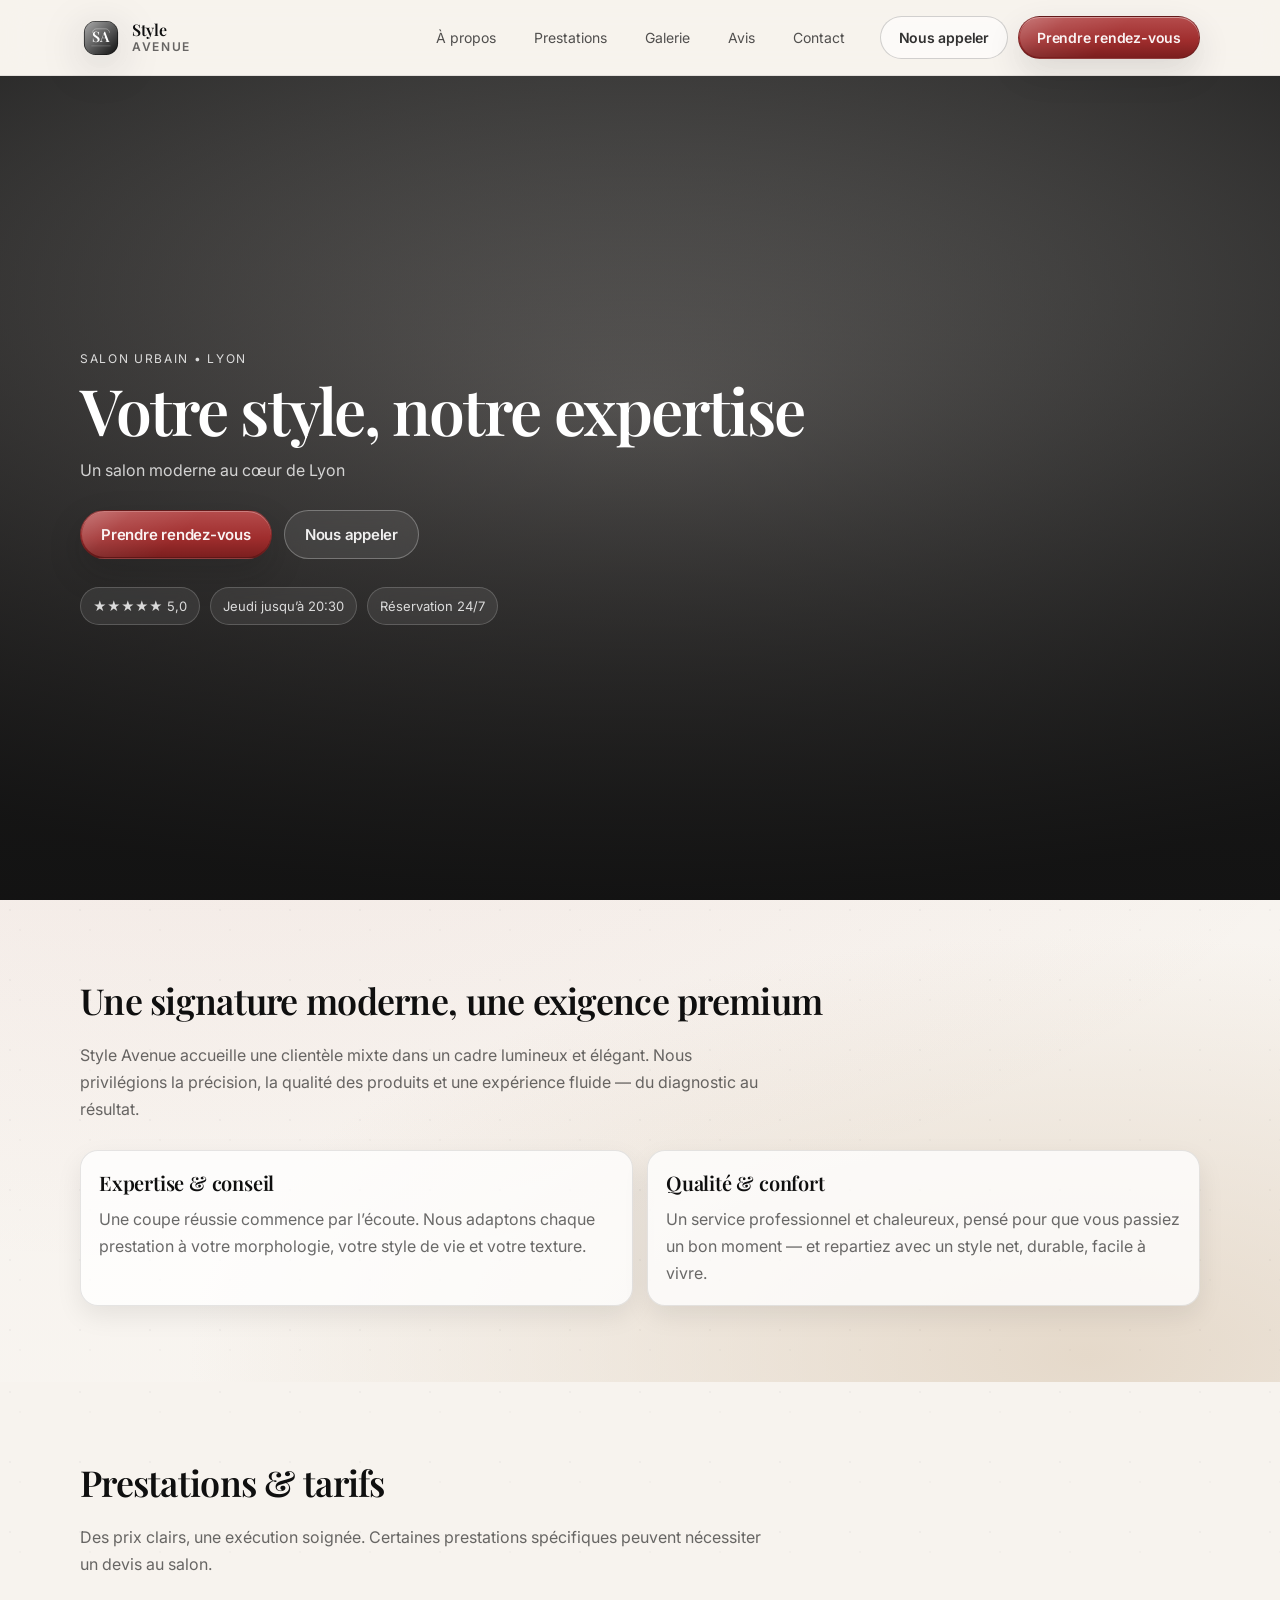
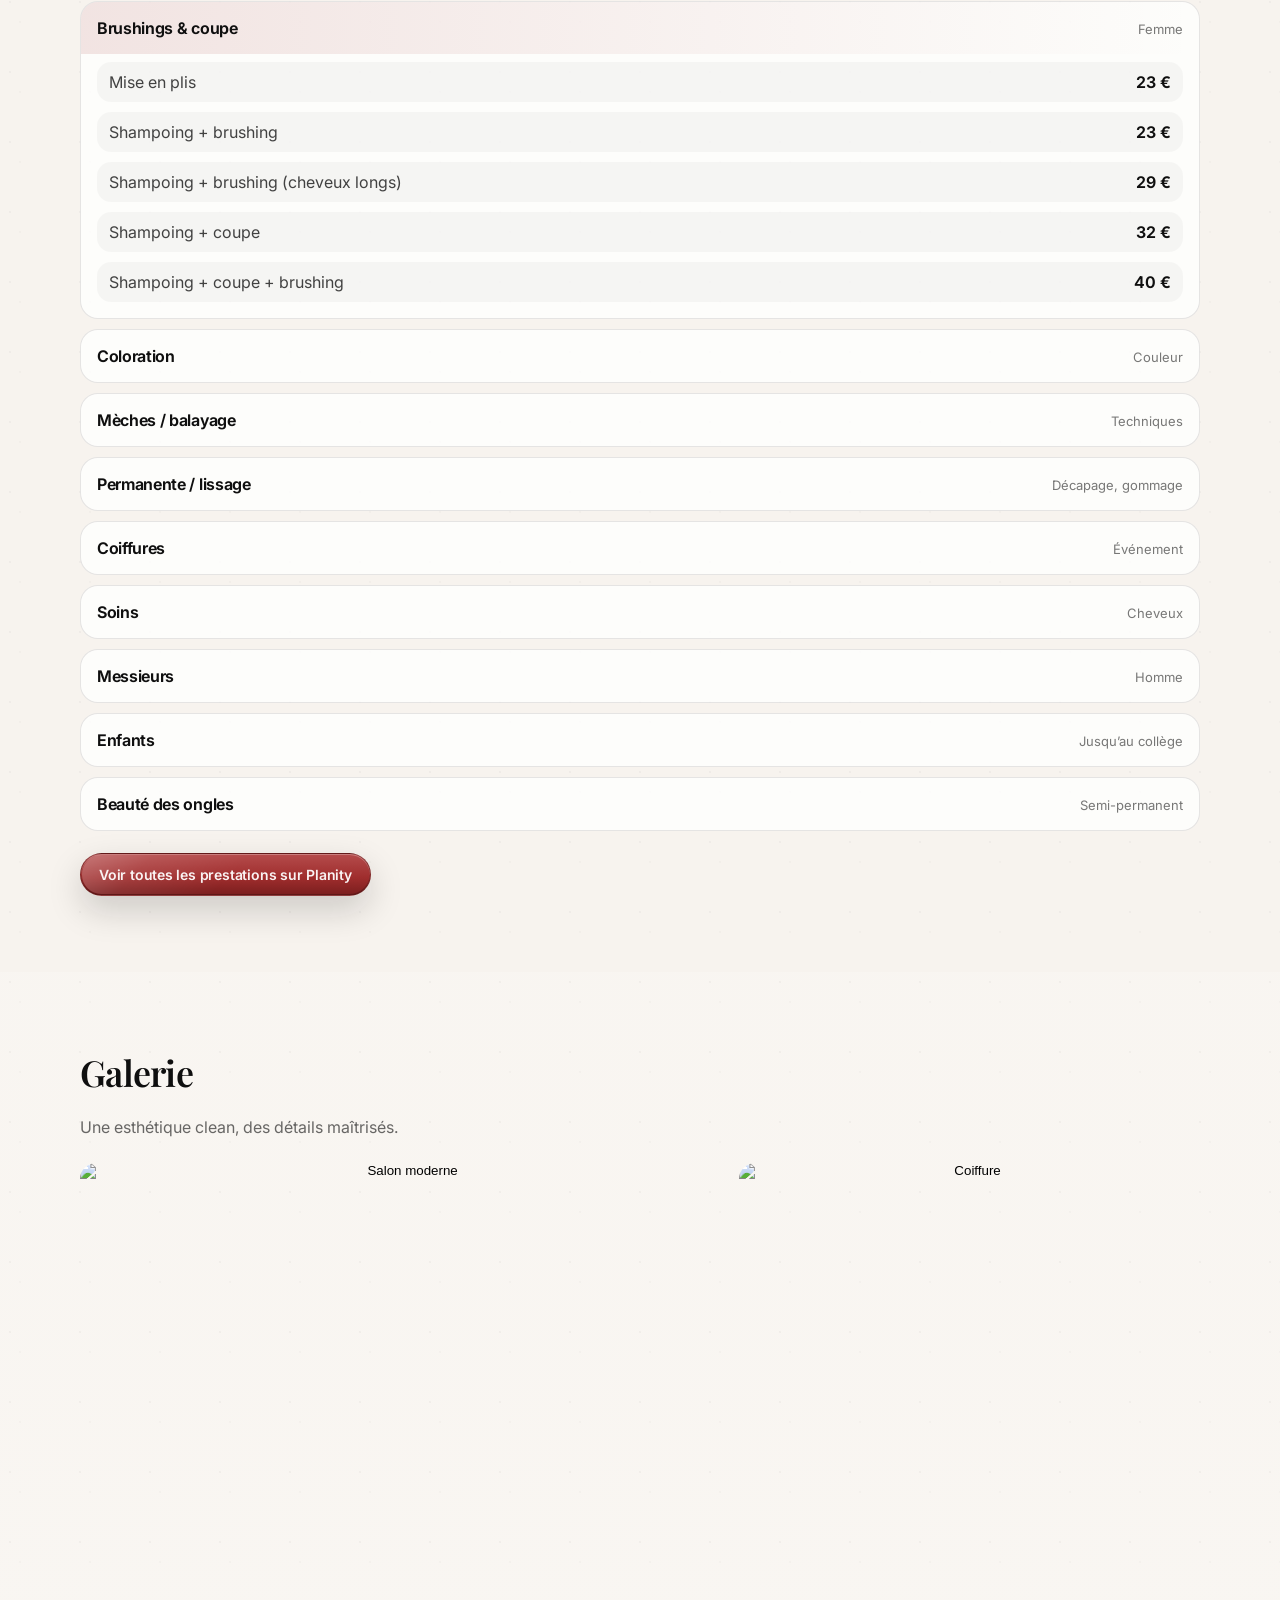
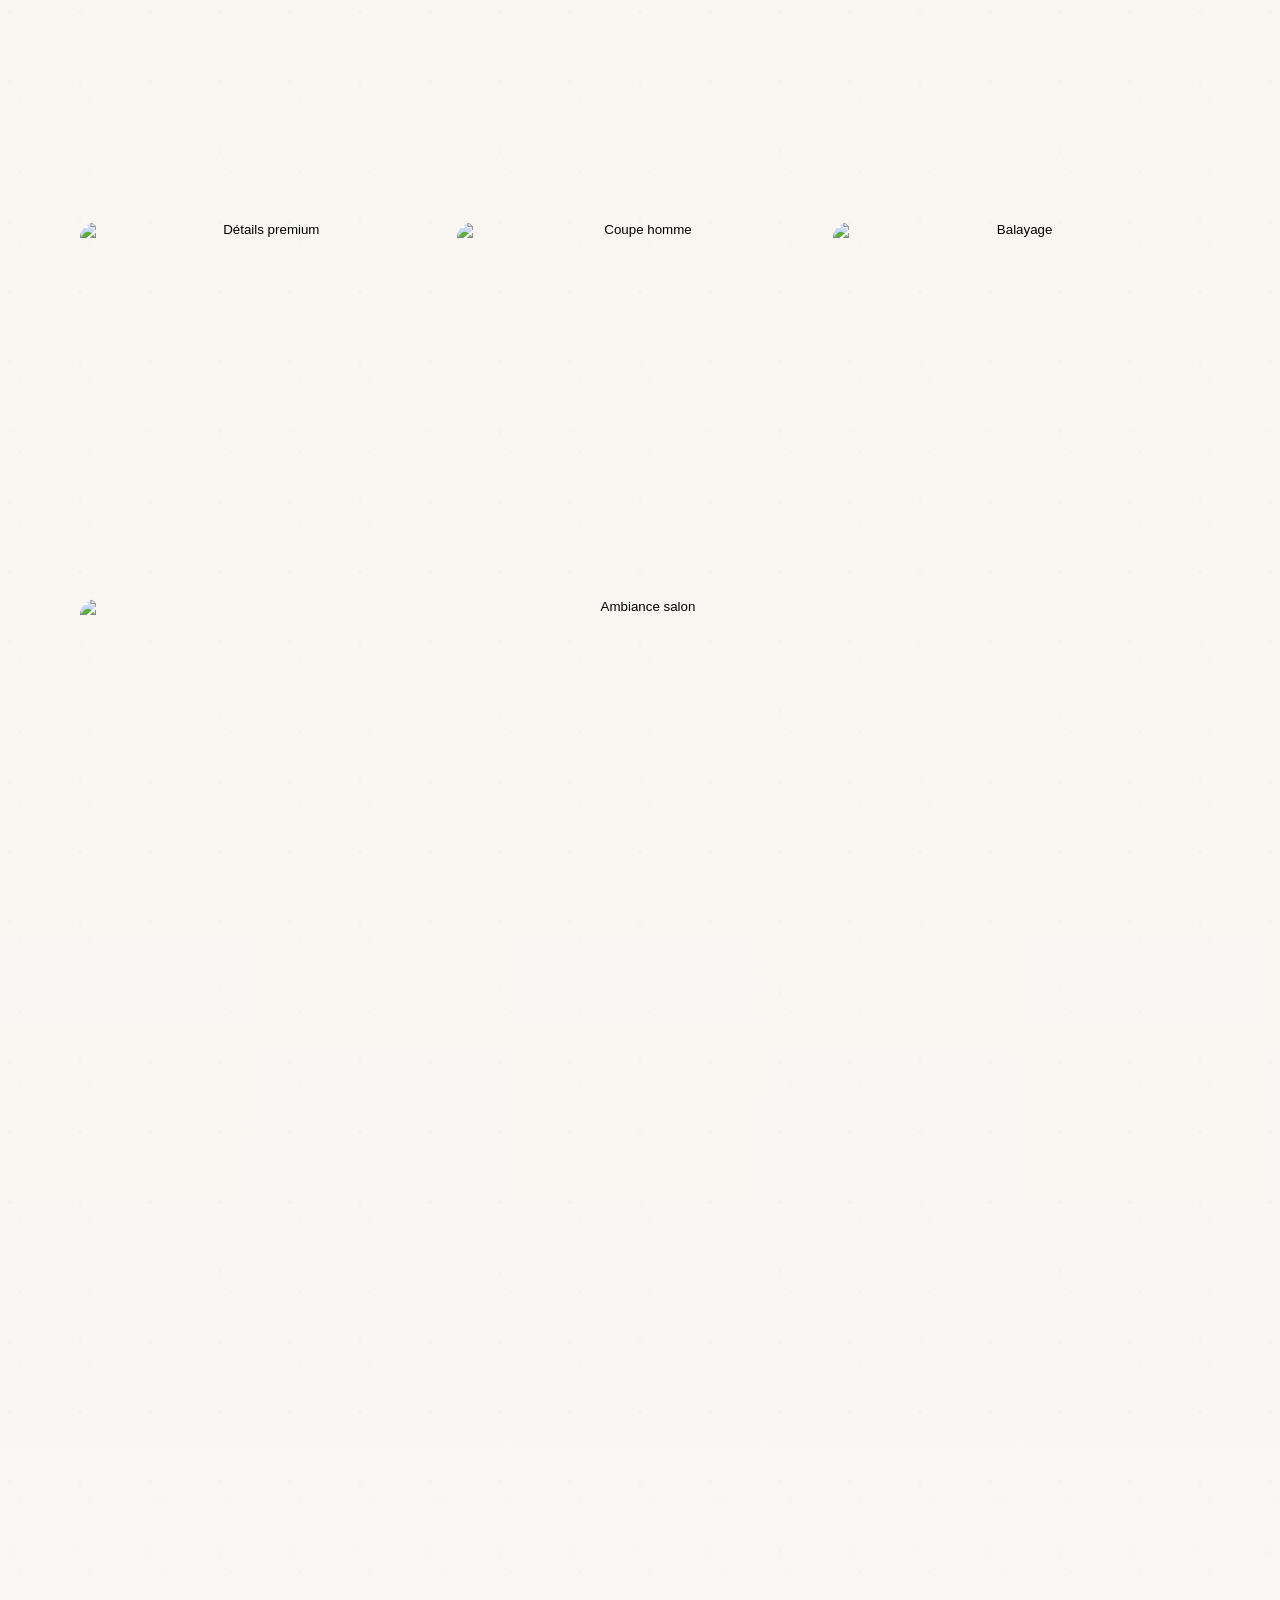
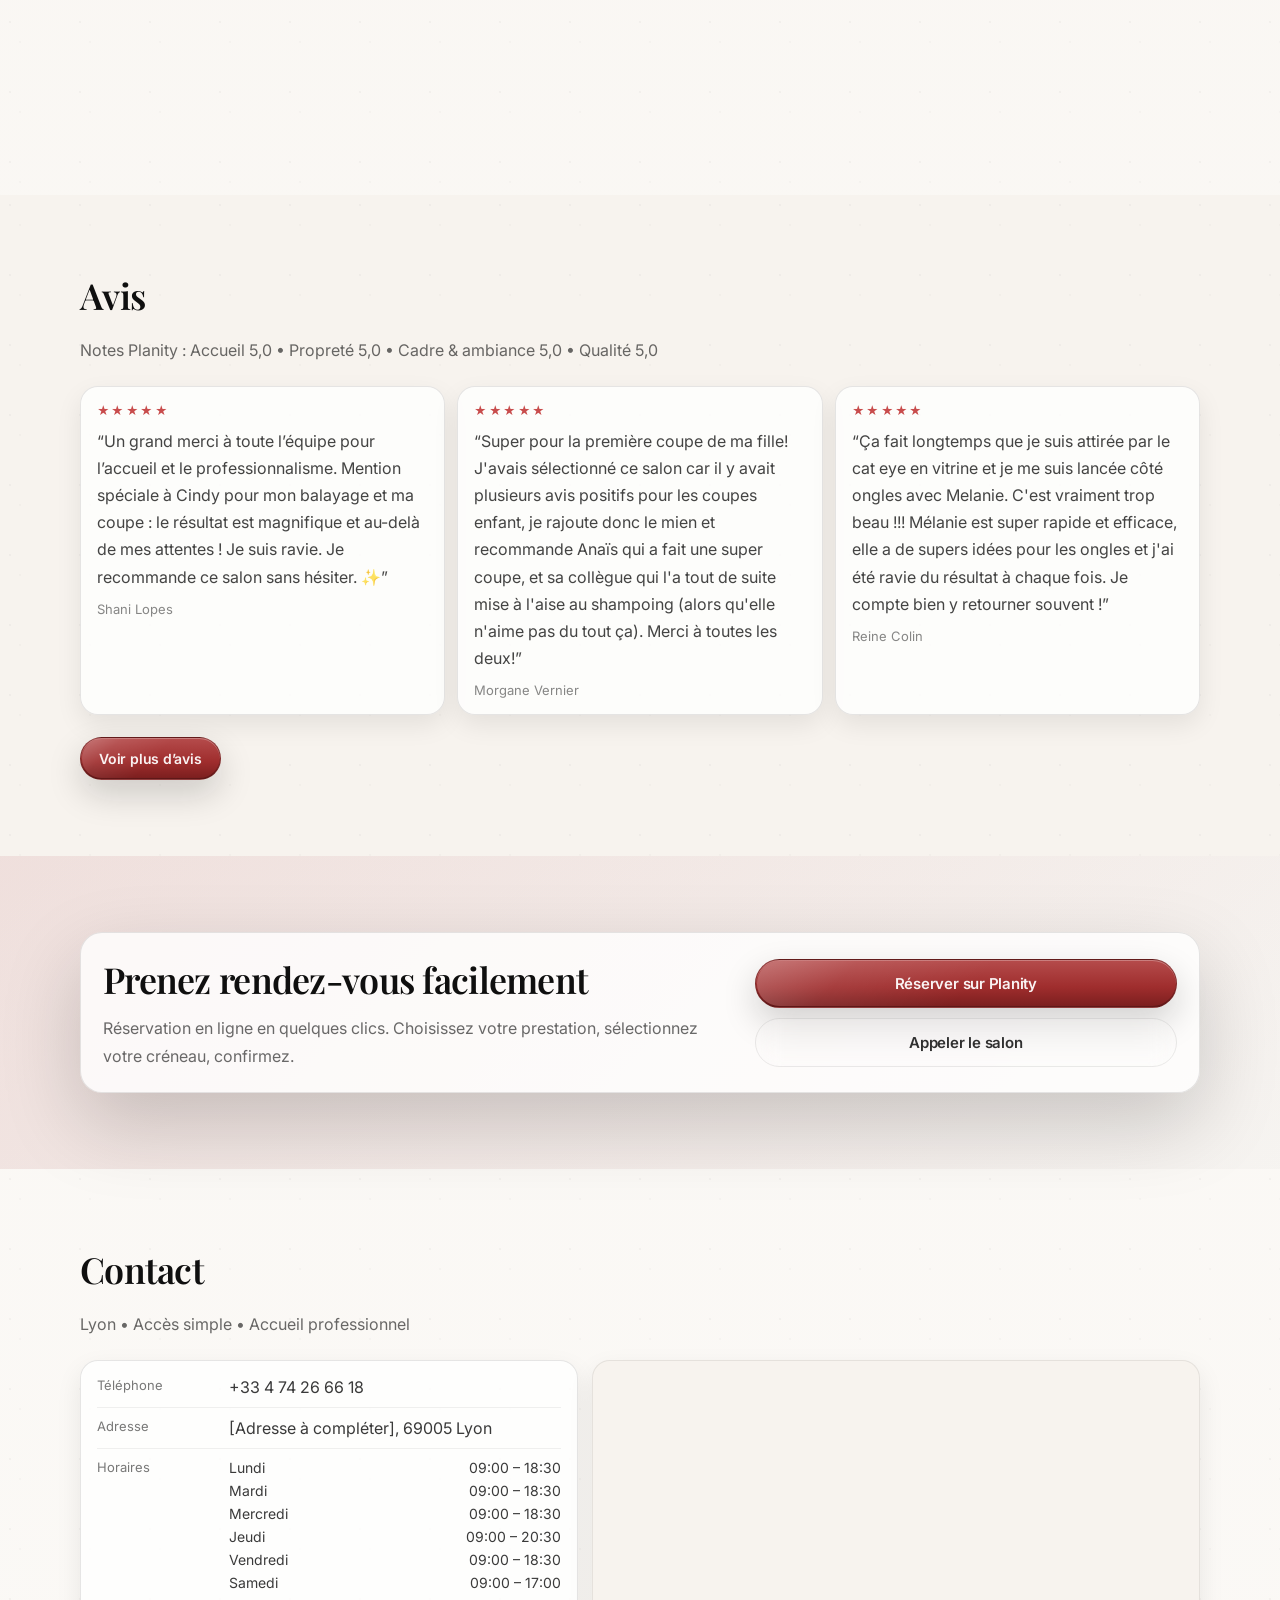
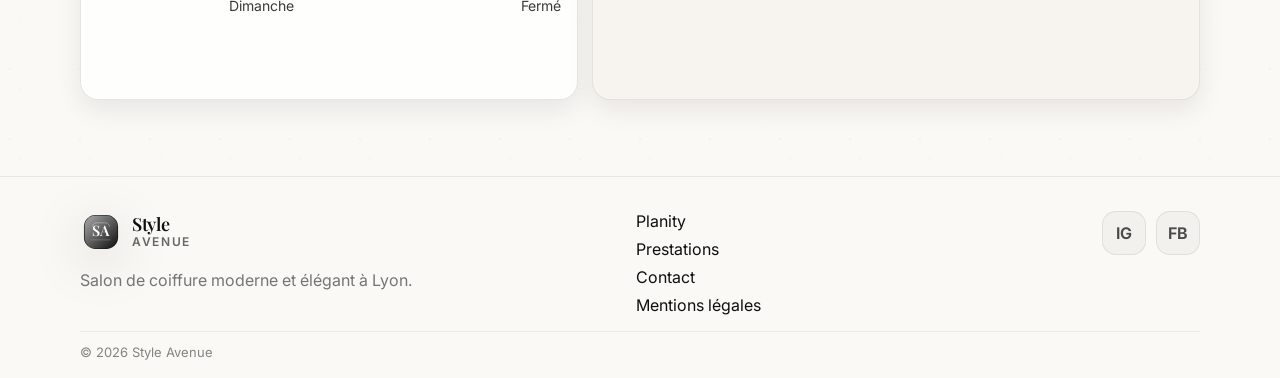
==== index.html @ 85d82aa0 "Style Avenue: premium static site" ====
<!doctype html>
<html lang="fr">
  <head>
    <meta charset="UTF-8" />
    <meta name="viewport" content="width=device-width, initial-scale=1.0" />
    <title>Style Avenue — Salon de coiffure à Lyon</title>
    <meta
      name="description"
      content="Style Avenue, salon de coiffure urbain et élégant au cœur de Lyon. Coupe, coiffage, coloration, balayage. Réservation en ligne via Planity."
    />
    <link rel="preconnect" href="https://fonts.googleapis.com" />
    <link rel="preconnect" href="https://fonts.gstatic.com" crossorigin />
    <link
      href="https://fonts.googleapis.com/css2?family=Inter:wght@300;400;500;600;700&family=Playfair+Display:wght@500;600;700&display=swap"
      rel="stylesheet"
    />
    <link rel="stylesheet" href="./salon.css" />
  </head>
  <body>
    <header class="site-header" id="top">
      <div class="container header__inner">
        <a class="brand" href="#top" aria-label="Style Avenue">
          <span class="brand__mark" aria-hidden="true">
            <svg viewBox="0 0 64 64" xmlns="http://www.w3.org/2000/svg" role="img" aria-hidden="true" focusable="false">
              <defs>
                <linearGradient id="sa-g" x1="0" y1="0" x2="1" y2="1">
                  <stop offset="0" stop-color="#ffffff" stop-opacity="0.65" />
                  <stop offset="1" stop-color="#ffffff" stop-opacity="0" />
                </linearGradient>
              </defs>
              <rect x="6" y="6" width="52" height="52" rx="18" fill="#0f0f0f" />
              <rect x="7" y="7" width="50" height="50" rx="17" fill="url(#sa-g)" />
              <path d="M19 24c0-3.3 2.7-6 6-6h14c3.3 0 6 2.7 6 6" fill="none" stroke="#ffffff" stroke-opacity="0.32" stroke-width="1.5" />
              <text x="32" y="38" text-anchor="middle" fill="#ffffff" font-family="Playfair Display, serif" font-size="22" font-weight="600" letter-spacing="0.04em">SA</text>
              <path d="M18 44h28" stroke="#ffffff" stroke-opacity="0.2" stroke-width="1.5" stroke-linecap="round" />
            </svg>
          </span>
          <span class="brand__name">
            <span class="brand__name-top">Style</span>
            <span class="brand__name-bottom">Avenue</span>
          </span>
        </a>

        <nav class="nav" aria-label="Navigation principale">
          <a class="nav__link" href="#about">À propos</a>
          <a class="nav__link" href="#services">Prestations</a>
          <a class="nav__link" href="#gallery">Galerie</a>
          <a class="nav__link" href="#reviews">Avis</a>
          <a class="nav__link" href="#contact">Contact</a>
        </nav>

        <div class="header__actions">
          <a class="btn btn--ghost" href="tel:+33474266618">Nous appeler</a>
          <a
            class="btn btn--primary"
            href="https://www.planity.com/style-avenue-69005-lyon"
            target="_blank"
            rel="noreferrer"
            >Prendre rendez-vous</a>
        </div>

        <button class="burger" id="burger" aria-label="Ouvrir le menu" aria-expanded="false">
          <span class="burger__line"></span>
          <span class="burger__line"></span>
        </button>
      </div>

      <div class="mobile-nav" id="mobileNav" hidden>
        <div class="container mobile-nav__inner">
          <a class="mobile-nav__link" href="#about">À propos</a>
          <a class="mobile-nav__link" href="#services">Prestations</a>
          <a class="mobile-nav__link" href="#gallery">Galerie</a>
          <a class="mobile-nav__link" href="#reviews">Avis</a>
          <a class="mobile-nav__link" href="#contact">Contact</a>
          <div class="mobile-nav__cta">
            <a class="btn btn--ghost" href="tel:+33474266618">Nous appeler</a>
            <a
              class="btn btn--primary"
              href="https://www.planity.com/style-avenue-69005-lyon"
              target="_blank"
              rel="noreferrer"
              >Prendre rendez-vous</a>
          </div>
        </div>
      </div>
    </header>

    <main>
      <section class="hero" aria-label="Style Avenue" id="home">
        <div class="hero__media" aria-hidden="true"></div>
        <div class="hero__scrim" aria-hidden="true"></div>

        <div class="container hero__content" data-reveal>
          <p class="eyebrow">Salon urbain • Lyon</p>
          <h1 class="hero__title">Votre style, notre expertise</h1>
          <p class="hero__subtitle">Un salon moderne au cœur de Lyon</p>

          <div class="hero__cta">
            <a
              class="btn btn--primary btn--lg"
              href="https://www.planity.com/style-avenue-69005-lyon"
              target="_blank"
              rel="noreferrer"
              >Prendre rendez-vous</a>
            <a class="btn btn--ghost btn--lg" href="tel:+33474266618">Nous appeler</a>
          </div>

          <div class="hero__meta">
            <div class="meta-pill">★★★★★ 5,0</div>
            <div class="meta-pill">Jeudi jusqu’à 20:30</div>
            <div class="meta-pill">Réservation 24/7</div>
          </div>
        </div>
      </section>

      <section class="section" id="about" aria-label="À propos">
        <div class="container">
          <div class="section__head" data-reveal>
            <h2 class="h2">Une signature moderne, une exigence premium</h2>
            <p class="lead">
              Style Avenue accueille une clientèle mixte dans un cadre lumineux et élégant.
              Nous privilégions la précision, la qualité des produits et une expérience
              fluide — du diagnostic au résultat.
            </p>
          </div>

          <div class="about" data-reveal>
            <div class="about__card">
              <h3 class="h3">Expertise & conseil</h3>
              <p>
                Une coupe réussie commence par l’écoute. Nous adaptons chaque prestation à
                votre morphologie, votre style de vie et votre texture.
              </p>
            </div>
            <div class="about__card">
              <h3 class="h3">Qualité & confort</h3>
              <p>
                Un service professionnel et chaleureux, pensé pour que vous passiez un bon
                moment — et repartiez avec un style net, durable, facile à vivre.
              </p>
            </div>
          </div>
        </div>
      </section>

      <section class="section section--alt" id="services" aria-label="Prestations">
        <div class="container">
          <div class="section__head" data-reveal>
            <h2 class="h2">Prestations & tarifs</h2>
            <p class="lead">
              Des prix clairs, une exécution soignée. Certaines prestations spécifiques
              peuvent nécessiter un devis au salon.
            </p>
          </div>

          <div class="accordion" data-accordion data-reveal>
            <details class="acc" open>
              <summary class="acc__summary">
                <span class="acc__title">Brushings & coupe</span>
                <span class="acc__hint">Femme</span>
              </summary>
              <div class="acc__content">
                <div class="price-list">
                  <div class="price-item"><span>Mise en plis</span><span>23 €</span></div>
                  <div class="price-item"><span>Shampoing + brushing</span><span>23 €</span></div>
                  <div class="price-item"><span>Shampoing + brushing (cheveux longs)</span><span>29 €</span></div>
                  <div class="price-item"><span>Shampoing + coupe</span><span>32 €</span></div>
                  <div class="price-item"><span>Shampoing + coupe + brushing</span><span>40 €</span></div>
                </div>
              </div>
            </details>

            <details class="acc">
              <summary class="acc__summary">
                <span class="acc__title">Coloration</span>
                <span class="acc__hint">Couleur</span>
              </summary>
              <div class="acc__content">
                <div class="price-list">
                  <div class="price-item"><span>Coloration + shampoing brushing</span><span>59 €</span></div>
                  <div class="price-item"><span>Coloration + shampoing brushing (cheveux longs)</span><span>65 €</span></div>
                  <div class="price-item"><span>Coloration + shampoing coupe brushing</span><span>76 €</span></div>
                  <div class="price-item"><span>Coloration + shampoing coupe brushing (cheveux longs)</span><span>79 €</span></div>
                  <div class="price-item"><span>Coloration seule</span><span>36 € – 46 €</span></div>
                </div>
              </div>
            </details>

            <details class="acc">
              <summary class="acc__summary">
                <span class="acc__title">Mèches / balayage</span>
                <span class="acc__hint">Techniques</span>
              </summary>
              <div class="acc__content">
                <div class="price-list">
                  <div class="price-item"><span>Mèches + shampoing brushing</span><span>91 €</span></div>
                  <div class="price-item"><span>Mèches + shampoing brushing (cheveux longs)</span><span>107 €</span></div>
                  <div class="price-item"><span>Mèches + shampoing coupe brushing</span><span>108 €</span></div>
                  <div class="price-item"><span>Mèches + shampoing coupe brushing (cheveux longs)</span><span>123 €</span></div>
                  <div class="price-item"><span>Décoloration seule</span><span>Sur devis</span></div>
                </div>
              </div>
            </details>

            <details class="acc">
              <summary class="acc__summary">
                <span class="acc__title">Permanente / lissage</span>
                <span class="acc__hint">Décapage, gommage</span>
              </summary>
              <div class="acc__content">
                <div class="price-list">
                  <div class="price-item"><span>Permanente shampoing + coiffage</span><span>75 €</span></div>
                  <div class="price-item"><span>Shampoing + permanente demi-tête</span><span>55 €</span></div>
                  <div class="price-item"><span>Shampoing + lissage</span><span>75 €</span></div>
                </div>
              </div>
            </details>

            <details class="acc">
              <summary class="acc__summary">
                <span class="acc__title">Coiffures</span>
                <span class="acc__hint">Événement</span>
              </summary>
              <div class="acc__content">
                <div class="price-list">
                  <div class="price-item"><span>Chignon / coiffure de soirée</span><span>50 € – 110 €</span></div>
                  <div class="price-item"><span>Forfait mariage + 1 essai</span><span>100 € – 220 €</span></div>
                </div>
              </div>
            </details>

            <details class="acc">
              <summary class="acc__summary">
                <span class="acc__title">Soins</span>
                <span class="acc__hint">Cheveux</span>
              </summary>
              <div class="acc__content">
                <div class="price-list">
                  <div class="price-item"><span>Soin</span><span>8 €</span></div>
                  <div class="price-item"><span>Soin profond</span><span>À partir de 15 €</span></div>
                </div>
              </div>
            </details>

            <details class="acc">
              <summary class="acc__summary">
                <span class="acc__title">Messieurs</span>
                <span class="acc__hint">Homme</span>
              </summary>
              <div class="acc__content">
                <div class="price-list">
                  <div class="price-item"><span>Shampoing + coupe + coiffage</span><span>23 €</span></div>
                  <div class="price-item"><span>Cover Five</span><span>Sur devis</span></div>
                  <div class="price-item"><span>Flash</span><span>Sur devis</span></div>
                  <div class="price-item"><span>Permanente homme</span><span>42 €</span></div>
                  <div class="price-item"><span>Shampoing + permanente dessus de tête</span><span>36 €</span></div>
                </div>
              </div>
            </details>

            <details class="acc">
              <summary class="acc__summary">
                <span class="acc__title">Enfants</span>
                <span class="acc__hint">Jusqu’au collège</span>
              </summary>
              <div class="acc__content">
                <div class="price-list">
                  <div class="price-item"><span>Shampoing + coupe + coiffage (jusqu’à 5 ans)</span><span>13 €</span></div>
                  <div class="price-item"><span>Shampoing + coupe + coiffage (au-delà de 5 ans)</span><span>15 €</span></div>
                  <div class="price-item"><span>Primaire fille</span><span>15 €</span></div>
                  <div class="price-item"><span>Collège fille</span><span>25 €</span></div>
                </div>
              </div>
            </details>

            <details class="acc">
              <summary class="acc__summary">
                <span class="acc__title">Beauté des ongles</span>
                <span class="acc__hint">Semi-permanent</span>
              </summary>
              <div class="acc__content">
                <div class="price-list">
                  <div class="price-item"><span>Pose de vernis semi-permanent couleur — mains</span><span>27 €</span></div>
                  <div class="price-item"><span>Pose de vernis semi-permanent couleur — pieds</span><span>28 €</span></div>
                  <div class="price-item"><span>Pose de vernis semi-permanent Funny</span><span>35 €</span></div>
                  <div class="price-item"><span>Pose de vernis semi-permanent French</span><span>35 €</span></div>
                  <div class="price-item"><span>Pose de vernis semi-permanent Cat Eyes</span><span>39 €</span></div>
                </div>
              </div>
            </details>
          </div>

          <div class="section__foot" data-reveal>
            <a
              class="btn btn--primary"
              href="https://www.planity.com/style-avenue-69005-lyon"
              target="_blank"
              rel="noreferrer"
              >Voir toutes les prestations sur Planity</a
            >
          </div>
        </div>
      </section>

      <section class="section" id="gallery" aria-label="Galerie">
        <div class="container">
          <div class="section__head" data-reveal>
            <h2 class="h2">Galerie</h2>
            <p class="lead">Une esthétique clean, des détails maîtrisés.</p>
          </div>

          <div class="gallery" data-reveal>
            <button class="g" data-lightbox data-src="https://images.unsplash.com/photo-1522337360788-8b13dee7a37e?auto=format&fit=crop&w=1600&q=80" aria-label="Ouvrir la photo 1">
              <img alt="Salon moderne" loading="lazy" src="https://images.unsplash.com/photo-1522337360788-8b13dee7a37e?auto=format&fit=crop&w=800&q=80" />
            </button>
            <button class="g" data-lightbox data-src="https://images.unsplash.com/photo-1526045478516-99145907023c?auto=format&fit=crop&w=1600&q=80" aria-label="Ouvrir la photo 2">
              <img alt="Coiffure" loading="lazy" src="https://images.unsplash.com/photo-1526045478516-99145907023c?auto=format&fit=crop&w=800&q=80" />
            </button>
            <button class="g" data-lightbox data-src="https://images.unsplash.com/photo-1520975681971-5d9e1c1f5c6d?auto=format&fit=crop&w=1600&q=80" aria-label="Ouvrir la photo 3">
              <img alt="Détails premium" loading="lazy" src="https://images.unsplash.com/photo-1520975681971-5d9e1c1f5c6d?auto=format&fit=crop&w=800&q=80" />
            </button>
            <button class="g" data-lightbox data-src="https://images.unsplash.com/photo-1527799820374-dcf8c8d1c282?auto=format&fit=crop&w=1600&q=80" aria-label="Ouvrir la photo 4">
              <img alt="Coupe homme" loading="lazy" src="https://images.unsplash.com/photo-1527799820374-dcf8c8d1c282?auto=format&fit=crop&w=800&q=80" />
            </button>
            <button class="g" data-lightbox data-src="https://images.unsplash.com/photo-1487412912498-0447578fcca8?auto=format&fit=crop&w=1600&q=80" aria-label="Ouvrir la photo 5">
              <img alt="Balayage" loading="lazy" src="https://images.unsplash.com/photo-1487412912498-0447578fcca8?auto=format&fit=crop&w=800&q=80" />
            </button>
            <button class="g" data-lightbox data-src="https://images.unsplash.com/photo-1521590832167-7bcbfaa6381f?auto=format&fit=crop&w=1600&q=80" aria-label="Ouvrir la photo 6">
              <img alt="Ambiance salon" loading="lazy" src="https://images.unsplash.com/photo-1521590832167-7bcbfaa6381f?auto=format&fit=crop&w=800&q=80" />
            </button>
          </div>
        </div>
      </section>

      <section class="section section--alt" id="reviews" aria-label="Avis">
        <div class="container">
          <div class="section__head" data-reveal>
            <h2 class="h2">Avis</h2>
            <p class="lead">
              Notes Planity : Accueil 5,0 • Propreté 5,0 • Cadre & ambiance 5,0 • Qualité 5,0
            </p>
          </div>

          <div class="reviews" data-reveal>
            <article class="review">
              <div class="stars" aria-label="5 étoiles">★★★★★</div>
              <p class="review__text">“Un grand merci à toute l’équipe pour l’accueil et le professionnalisme. Mention spéciale à Cindy pour mon balayage et ma coupe : le résultat est magnifique et au-delà de mes attentes ! Je suis ravie. Je recommande ce salon sans hésiter. ✨”</p>
              <div class="review__meta">Shani Lopes</div>
            </article>
            <article class="review">
              <div class="stars" aria-label="5 étoiles">★★★★★</div>
              <p class="review__text">“Super pour la première coupe de ma fille! J'avais sélectionné ce salon car il y avait plusieurs avis positifs pour les coupes enfant, je rajoute donc le mien et recommande Anaïs qui a fait une super coupe, et sa collègue qui l'a tout de suite mise à l'aise au shampoing (alors qu'elle n'aime pas du tout ça). Merci à toutes les deux!”</p>
              <div class="review__meta">Morgane Vernier</div>
            </article>
            <article class="review">
              <div class="stars" aria-label="5 étoiles">★★★★★</div>
              <p class="review__text">“Ça fait longtemps que je suis attirée par le cat eye en vitrine et je me suis lancée côté ongles avec Melanie. C'est vraiment trop beau !!! Mélanie est super rapide et efficace, elle a de supers idées pour les ongles et j'ai été ravie du résultat à chaque fois. Je compte bien y retourner souvent !”</p>
              <div class="review__meta">Reine Colin</div>
            </article>
          </div>

          <div class="section__foot" data-reveal>
            <a class="btn btn--primary" href="https://share.google/dBaQRUcRgW92BOfXA" target="_blank" rel="noreferrer">Voir plus d’avis</a>
          </div>
        </div>
      </section>

      <section class="section booking" aria-label="Réservation">
        <div class="container" data-reveal>
          <div class="booking__inner">
            <div>
              <h2 class="h2">Prenez rendez-vous facilement</h2>
              <p class="lead">
                Réservation en ligne en quelques clics. Choisissez votre prestation, sélectionnez
                votre créneau, confirmez.
              </p>
            </div>
            <div class="booking__actions">
              <a
                class="btn btn--primary btn--lg"
                href="https://www.planity.com/style-avenue-69005-lyon"
                target="_blank"
                rel="noreferrer"
                >Réserver sur Planity</a
              >
              <a class="btn btn--ghost btn--lg" href="tel:+33474266618">Appeler le salon</a>
            </div>
          </div>
        </div>
      </section>

      <section class="section" id="contact" aria-label="Contact">
        <div class="container">
          <div class="section__head" data-reveal>
            <h2 class="h2">Contact</h2>
            <p class="lead">Lyon • Accès simple • Accueil professionnel</p>
          </div>

          <div class="contact" data-reveal>
            <div class="contact__card">
              <div class="contact__row">
                <div class="k">Téléphone</div>
                <a class="v link" href="tel:+33474266618">+33 4 74 26 66 18</a>
              </div>
              <div class="contact__row">
                <div class="k">Adresse</div>
                <div class="v">[Adresse à compléter], 69005 Lyon</div>
              </div>
              <div class="contact__row">
                <div class="k">Horaires</div>
                <div class="v">
                  <div class="hours">
                    <div><span>Lundi</span><span>09:00 – 18:30</span></div>
                    <div><span>Mardi</span><span>09:00 – 18:30</span></div>
                    <div><span>Mercredi</span><span>09:00 – 18:30</span></div>
                    <div><span>Jeudi</span><span>09:00 – 20:30</span></div>
                    <div><span>Vendredi</span><span>09:00 – 18:30</span></div>
                    <div><span>Samedi</span><span>09:00 – 17:00</span></div>
                    <div><span>Dimanche</span><span>Fermé</span></div>
                  </div>
                </div>
              </div>
            </div>

            <div class="map" aria-label="Carte">
              <iframe
                title="Google Maps"
                loading="lazy"
                referrerpolicy="no-referrer-when-downgrade"
                src="https://www.google.com/maps?q=Lyon%2069005&output=embed"
              ></iframe>
            </div>
          </div>
        </div>
      </section>
    </main>

    <footer class="site-footer">
      <div class="container footer__inner">
        <div class="footer__brand">
          <div class="brand brand--footer">
            <span class="brand__mark" aria-hidden="true">
              <svg viewBox="0 0 64 64" xmlns="http://www.w3.org/2000/svg" role="img" aria-hidden="true" focusable="false">
                <defs>
                  <linearGradient id="sa-gf" x1="0" y1="0" x2="1" y2="1">
                    <stop offset="0" stop-color="#ffffff" stop-opacity="0.65" />
                    <stop offset="1" stop-color="#ffffff" stop-opacity="0" />
                  </linearGradient>
                </defs>
                <rect x="6" y="6" width="52" height="52" rx="18" fill="#0f0f0f" />
                <rect x="7" y="7" width="50" height="50" rx="17" fill="url(#sa-gf)" />
                <path d="M19 24c0-3.3 2.7-6 6-6h14c3.3 0 6 2.7 6 6" fill="none" stroke="#ffffff" stroke-opacity="0.32" stroke-width="1.5" />
                <text x="32" y="38" text-anchor="middle" fill="#ffffff" font-family="Playfair Display, serif" font-size="22" font-weight="600" letter-spacing="0.04em">SA</text>
                <path d="M18 44h28" stroke="#ffffff" stroke-opacity="0.2" stroke-width="1.5" stroke-linecap="round" />
              </svg>
            </span>
            <span class="brand__name">
              <span class="brand__name-top">Style</span>
              <span class="brand__name-bottom">Avenue</span>
            </span>
          </div>
          <p class="footer__note">Salon de coiffure moderne et élégant à Lyon.</p>
        </div>

        <div class="footer__links">
          <a class="link" href="https://www.planity.com/style-avenue-69005-lyon" target="_blank" rel="noreferrer">Planity</a>
          <a class="link" href="#services">Prestations</a>
          <a class="link" href="#contact">Contact</a>
          <a class="link" href="./mentions-legales.html">Mentions légales</a>
        </div>

        <div class="footer__social" aria-label="Réseaux sociaux">
          <a class="icon" href="#" aria-label="Instagram">
            <span aria-hidden="true">IG</span>
          </a>
          <a class="icon" href="#" aria-label="Facebook">
            <span aria-hidden="true">FB</span>
          </a>
        </div>
      </div>
      <div class="container footer__bottom">
        <span>© <span id="year"></span> Style Avenue</span>
      </div>
    </footer>

    <div class="lightbox" id="lightbox" aria-hidden="true" hidden>
      <div class="lightbox__backdrop" data-lightbox-close></div>
      <figure class="lightbox__dialog" role="dialog" aria-label="Aperçu image">
        <button class="lightbox__close" type="button" aria-label="Fermer" data-lightbox-close">
          ×
        </button>
        <img id="lightboxImg" alt="Agrandissement" />
      </figure>
    </div>

    <script src="./salon.js" type="module"></script>
  </body>
</html>
---- salon.css ----
:root {
  --white: #ffffff;
  --black: #0f0f0f;
  --stone-50: #f7f3ee;
  --stone-100: #efe8de;
  --stone-200: #e3d6c6;
  --stone-500: #85786d;
  --accent: #9f2d2d;
  --accent-2: #c84c4c;

  --surface: rgba(255, 255, 255, 0.72);
  --surface-strong: rgba(255, 255, 255, 0.86);
  --border: rgba(15, 15, 15, 0.12);
  --border-soft: rgba(15, 15, 15, 0.08);
  --ink-soft: rgba(15, 15, 15, 0.78);

  --bg: var(--white);
  --fg: var(--black);
  --muted: rgba(15, 15, 15, 0.62);

  --radius-sm: 12px;
  --radius-lg: 18px;

  --shadow-sm: 0 10px 26px rgba(0, 0, 0, 0.08);
  --shadow-lg: 0 30px 80px rgba(0, 0, 0, 0.18);

  --container: 1120px;
  --header-h: 76px;

  --ease: cubic-bezier(0.2, 0.8, 0.2, 1);
  --t-fast: 160ms;
  --t-med: 260ms;
  --t-slow: 520ms;
}

* {
  box-sizing: border-box;
}

html {
  scroll-behavior: smooth;
}

body {
  margin: 0;
  background:
    radial-gradient(1200px 600px at 15% 10%, rgba(159, 45, 45, 0.06), rgba(0, 0, 0, 0)),
    radial-gradient(900px 420px at 85% 20%, rgba(227, 214, 198, 0.9), rgba(0, 0, 0, 0)),
    linear-gradient(180deg, var(--stone-50), #fbf9f6);
  color: var(--fg);
  font-family: Inter, ui-sans-serif, system-ui, -apple-system, Segoe UI, Roboto,
    Helvetica, Arial, "Apple Color Emoji", "Segoe UI Emoji";
  -webkit-font-smoothing: antialiased;
  -moz-osx-font-smoothing: grayscale;
}

a {
  color: inherit;
}

img {
  max-width: 100%;
  display: block;
}

.container {
  width: min(var(--container), calc(100% - 40px));
  margin: 0 auto;
}

.h2 {
  font-family: "Playfair Display", ui-serif, Georgia, serif;
  font-weight: 600;
  font-size: clamp(28px, 2.8vw, 44px);
  letter-spacing: -0.02em;
  margin: 0;
}

.h3 {
  font-family: "Playfair Display", ui-serif, Georgia, serif;
  font-weight: 600;
  font-size: 20px;
  letter-spacing: -0.01em;
  margin: 0;
}

.lead {
  margin: 12px 0 0;
  color: var(--muted);
  font-size: 16px;
  line-height: 1.7;
  max-width: 70ch;
}

.eyebrow {
  margin: 0 0 10px;
  font-size: 12px;
  letter-spacing: 0.14em;
  text-transform: uppercase;
  color: rgba(255, 255, 255, 0.82);
}

.link {
  color: inherit;
  text-decoration: none;
  background-image: linear-gradient(currentColor, currentColor);
  background-size: 0% 1px;
  background-repeat: no-repeat;
  background-position: 0 100%;
  transition: background-size var(--t-fast) var(--ease),
    color var(--t-fast) var(--ease);
}

.link:hover {
  background-size: 100% 1px;
}

.link:focus-visible {
  outline: 2px solid rgba(159, 45, 45, 0.55);
  outline-offset: 3px;
  border-radius: 8px;
}

.btn {
  appearance: none;
  border: 1px solid transparent;
  text-decoration: none;
  display: inline-flex;
  align-items: center;
  justify-content: center;
  gap: 10px;
  padding: 12px 18px;
  border-radius: 999px;
  font-weight: 600;
  font-size: 14px;
  letter-spacing: -0.015em;
  cursor: pointer;
  transition: transform var(--t-fast) var(--ease),
    box-shadow var(--t-fast) var(--ease),
    background var(--t-fast) var(--ease),
    color var(--t-fast) var(--ease),
    border-color var(--t-fast) var(--ease);
  user-select: none;
  position: relative;
  isolation: isolate;
}

.btn:focus-visible {
  outline: 2px solid rgba(159, 45, 45, 0.6);
  outline-offset: 3px;
}

.btn:active {
  transform: translateY(0px) scale(0.99);
}

.btn--lg {
  padding: 14px 20px;
  font-size: 15px;
}

.btn--primary {
  background: linear-gradient(180deg, #b54c4c 0%, var(--accent) 58%, #7a1e1e 100%);
  border-color: rgba(15, 15, 15, 0.22);
  color: rgba(255, 255, 255, 0.94);
  box-shadow:
    0 14px 34px rgba(15, 15, 15, 0.18),
    inset 0 1px 0 rgba(255, 255, 255, 0.28),
    inset 0 -1px 0 rgba(0, 0, 0, 0.24);
}

.btn--primary::before {
  content: "";
  position: absolute;
  inset: 1px;
  border-radius: inherit;
  background: linear-gradient(
    135deg,
    rgba(255, 255, 255, 0.38) 0%,
    rgba(255, 255, 255, 0.12) 22%,
    rgba(255, 255, 255, 0) 52%
  );
  opacity: 0.65;
  z-index: -1;
}

.btn--primary:hover {
  transform: translateY(-1px);
  box-shadow:
    0 20px 56px rgba(15, 15, 15, 0.22),
    inset 0 1px 0 rgba(255, 255, 255, 0.46);
}

.btn--ghost {
  background: rgba(255, 255, 255, 0.08);
  color: rgba(255, 255, 255, 0.92);
  border-color: rgba(255, 255, 255, 0.28);
  backdrop-filter: blur(12px);
}

.btn--ghost:hover {
  background: rgba(255, 255, 255, 0.12);
  transform: translateY(-1px);
}

.site-header {
  position: sticky;
  top: 0;
  z-index: 30;
  height: var(--header-h);
  display: flex;
  align-items: center;
  background: rgba(247, 243, 238, 0.72);
  backdrop-filter: blur(14px);
  border-bottom: 1px solid rgba(15, 15, 15, 0.08);
}

.header__inner {
  display: grid;
  grid-template-columns: 1fr auto 1fr;
  align-items: center;
  gap: 14px;
}

.brand {
  display: inline-flex;
  align-items: center;
  gap: 10px;
  text-decoration: none;
}

.brand__mark {
  width: 42px;
  height: 42px;
  display: inline-grid;
  place-items: center;
  flex: 0 0 auto;
  filter: drop-shadow(0 10px 20px rgba(15, 15, 15, 0.18));
}

.brand__mark svg {
  width: 100%;
  height: 100%;
  display: block;
}

.brand__name {
  display: grid;
  line-height: 1.05;
  letter-spacing: -0.02em;
}

.brand__name-top {
  font-family: "Playfair Display", ui-serif, Georgia, serif;
  font-weight: 600;
  font-size: 16px;
}

.brand__name-bottom {
  font-family: Inter, ui-sans-serif, system-ui, -apple-system, Segoe UI, Roboto,
    Helvetica, Arial;
  font-weight: 600;
  font-size: 12px;
  letter-spacing: 0.14em;
  text-transform: uppercase;
  color: rgba(15, 15, 15, 0.62);
  margin-top: 2px;
}

.brand--footer .brand__mark {
  filter: drop-shadow(0 12px 26px rgba(15, 15, 15, 0.16));
}

.brand--footer .brand__name-top {
  font-size: 18px;
}

.brand--footer .brand__name-bottom {
  font-size: 12px;
}

.nav {
  display: flex;
  justify-content: center;
  gap: 18px;
}

.nav__link {
  text-decoration: none;
  font-size: 14px;
  color: rgba(15, 15, 15, 0.72);
  padding: 10px 10px;
  border-radius: 999px;
  transition: background var(--t-fast) var(--ease),
    color var(--t-fast) var(--ease);
}

.nav__link:hover {
  background: rgba(15, 15, 15, 0.05);
  color: rgba(15, 15, 15, 0.86);
}

.header__actions {
  display: flex;
  justify-content: flex-end;
  gap: 10px;
}

.header__actions .btn--ghost {
  color: rgba(15, 15, 15, 0.86);
  background: rgba(255, 255, 255, 0.58);
  border-color: rgba(15, 15, 15, 0.18);
  backdrop-filter: none;
}

.header__actions .btn--ghost:hover {
  background: rgba(255, 255, 255, 0.76);
}

.header__actions .btn--primary {
  box-shadow:
    0 14px 34px rgba(15, 15, 15, 0.12),
    inset 0 1px 0 rgba(255, 255, 255, 0.42);
}

.burger {
  display: none;
  justify-self: end;
  width: 44px;
  height: 44px;
  border-radius: 12px;
  border: 1px solid rgba(15, 15, 15, 0.08);
  background: rgba(255, 255, 255, 0.6);
  cursor: pointer;
}

.burger__line {
  display: block;
  width: 18px;
  height: 2px;
  margin: 0 auto;
  background: rgba(15, 15, 15, 0.82);
  border-radius: 2px;
}

.burger__line + .burger__line {
  margin-top: 6px;
}

.mobile-nav {
  background: rgba(247, 243, 238, 0.96);
  border-bottom: 1px solid rgba(15, 15, 15, 0.08);
}

.mobile-nav__inner {
  padding: 14px 0 18px;
  display: grid;
  gap: 10px;
}

.mobile-nav__link {
  text-decoration: none;
  padding: 12px 12px;
  border-radius: 14px;
  background: rgba(255, 255, 255, 0.62);
  border: 1px solid rgba(15, 15, 15, 0.06);
}

.mobile-nav__cta {
  display: grid;
  grid-template-columns: 1fr 1fr;
  gap: 10px;
  margin-top: 6px;
}

.mobile-nav__cta .btn--ghost {
  color: rgba(15, 15, 15, 0.86);
  background: transparent;
  border-color: rgba(15, 15, 15, 0.14);
}

.mobile-nav__cta .btn--ghost:hover {
  background: rgba(15, 15, 15, 0.04);
}

.hero {
  position: relative;
  min-height: calc(100svh - var(--header-h));
  display: grid;
  align-items: center;
  overflow: clip;
}

.hero__media {
  position: absolute;
  inset: 0;
  background-image: url("https://images.unsplash.com/photo-1522337360788-8b13dee7a37e?auto=format&fit=crop&w=2400&q=80");
  background-size: cover;
  background-position: center;
  transform: scale(1.04);
}

.hero__scrim {
  position: absolute;
  inset: 0;
  background: radial-gradient(
      90% 60% at 50% 40%,
      rgba(15, 15, 15, 0.48) 0%,
      rgba(15, 15, 15, 0.75) 64%,
      rgba(15, 15, 15, 0.9) 100%
    ),
    linear-gradient(180deg, rgba(15, 15, 15, 0.18), rgba(15, 15, 15, 0.82));
}

.hero__content {
  position: relative;
  padding: 88px 0;
}

.hero__title {
  font-family: "Playfair Display", ui-serif, Georgia, serif;
  font-weight: 600;
  font-size: clamp(40px, 5vw, 72px);
  line-height: 1.05;
  letter-spacing: -0.03em;
  margin: 0;
  color: var(--white);
}

.hero__subtitle {
  margin: 14px 0 0;
  font-size: 16px;
  line-height: 1.7;
  max-width: 60ch;
  color: rgba(255, 255, 255, 0.78);
}

.hero__cta {
  margin-top: 26px;
  display: flex;
  gap: 12px;
  flex-wrap: wrap;
}

.hero__meta {
  margin-top: 28px;
  display: flex;
  flex-wrap: wrap;
  gap: 10px;
}

.meta-pill {
  display: inline-flex;
  align-items: center;
  padding: 10px 12px;
  border-radius: 999px;
  border: 1px solid rgba(255, 255, 255, 0.18);
  background: rgba(255, 255, 255, 0.08);
  color: rgba(255, 255, 255, 0.82);
  backdrop-filter: blur(10px);
  font-size: 13px;
}

.section {
  padding: 76px 0;
}

.section--alt {
  background: var(--stone-50);
}

.section {
  background-image:
    radial-gradient(1px 1px at 10px 10px, rgba(15, 15, 15, 0.03) 1px, transparent 0),
    radial-gradient(1px 1px at 20px 30px, rgba(15, 15, 15, 0.02) 1px, transparent 0);
  background-size: 70px 70px;
}

.section__head {
  display: grid;
  gap: 6px;
  align-items: start;
}

.section__foot {
  margin-top: 22px;
}

.about {
  margin-top: 26px;
  display: grid;
  grid-template-columns: repeat(2, minmax(0, 1fr));
  gap: 14px;
}

.about__card {
  border-radius: var(--radius-lg);
  border: 1px solid rgba(15, 15, 15, 0.1);
  background: rgba(255, 255, 255, 0.76);
  box-shadow: var(--shadow-sm);
  padding: 18px;
}

.about__card p {
  margin: 10px 0 0;
  color: var(--muted);
  line-height: 1.7;
}

.accordion {
  margin-top: 22px;
  display: grid;
  gap: 10px;
}

.acc {
  border-radius: var(--radius-lg);
  border: 1px solid rgba(15, 15, 15, 0.1);
  background: rgba(255, 255, 255, 0.78);
  overflow: hidden;
}

.acc__summary {
  list-style: none;
  cursor: pointer;
  padding: 16px 16px;
  display: flex;
  align-items: baseline;
  justify-content: space-between;
  gap: 12px;
}

.acc__summary::-webkit-details-marker {
  display: none;
}

.acc__title {
  font-weight: 650;
  letter-spacing: -0.02em;
}

.acc__hint {
  color: rgba(15, 15, 15, 0.56);
  font-size: 13px;
}

.acc[open] .acc__summary {
  background: linear-gradient(90deg, rgba(159, 45, 45, 0.12), rgba(0, 0, 0, 0));
}

.acc__content {
  padding: 0 16px 16px;
}

.price-list {
  display: grid;
  gap: 10px;
  padding-top: 8px;
}

.price-item {
  display: grid;
  grid-template-columns: 1fr auto;
  gap: 12px;
  align-items: baseline;
  padding: 10px 12px;
  border-radius: 14px;
  background: rgba(15, 15, 15, 0.03);
}

.price-item span:first-child {
  color: rgba(15, 15, 15, 0.78);
}

.price-item span:last-child {
  font-weight: 650;
}

.divider {
  height: 1px;
  background: rgba(15, 15, 15, 0.08);
  margin: 2px 0;
}

.gallery {
  margin-top: 22px;
  display: grid;
  grid-template-columns: repeat(12, minmax(0, 1fr));
  gap: 10px;
}

.g {
  padding: 0;
  border: 0;
  border-radius: 16px;
  overflow: hidden;
  background: transparent;
  cursor: pointer;
  position: relative;
}

.g img {
  width: 100%;
  height: 100%;
  object-fit: cover;
  aspect-ratio: 1 / 1;
  transition: transform var(--t-med) var(--ease),
    filter var(--t-med) var(--ease);
}

.g:hover img {
  transform: scale(1.04);
  filter: contrast(1.03) saturate(1.05);
}

.g:nth-child(1) {
  grid-column: span 7;
}

.g:nth-child(2) {
  grid-column: span 5;
}

.g:nth-child(3) {
  grid-column: span 4;
}

.g:nth-child(4) {
  grid-column: span 4;
}

.g:nth-child(5) {
  grid-column: span 4;
}

.g:nth-child(6) {
  grid-column: span 12;
}

.reviews {
  margin-top: 22px;
  display: grid;
  grid-template-columns: repeat(3, minmax(0, 1fr));
  gap: 12px;
}

.review {
  border-radius: var(--radius-lg);
  border: 1px solid rgba(15, 15, 15, 0.1);
  background: rgba(255, 255, 255, 0.78);
  padding: 16px;
  box-shadow: var(--shadow-sm);
}

.stars {
  color: var(--accent-2);
  letter-spacing: 0.12em;
  font-size: 12px;
}

.review__text {
  margin: 10px 0 0;
  color: rgba(15, 15, 15, 0.78);
  line-height: 1.7;
}

.review__meta {
  margin-top: 10px;
  color: rgba(15, 15, 15, 0.5);
  font-size: 13px;
}

.booking {
  background: linear-gradient(
    135deg,
    rgba(159, 45, 45, 0.12),
    rgba(15, 15, 15, 0.02)
  );
}

.booking__inner {
  border-radius: 22px;
  padding: 22px;
  border: 1px solid rgba(15, 15, 15, 0.1);
  background: rgba(255, 255, 255, 0.78);
  box-shadow: var(--shadow-lg);
  display: grid;
  grid-template-columns: 1.2fr 0.8fr;
  gap: 18px;
  align-items: center;
}

.booking__actions {
  display: flex;
  flex-direction: column;
  gap: 10px;
}

.booking__actions .btn--ghost {
  color: rgba(15, 15, 15, 0.86);
  border: 1px solid rgba(15, 15, 15, 0.08);
  background: transparent;
}

.booking__actions .btn--ghost:hover {
  background: rgba(15, 15, 15, 0.04);
}

.contact {
  margin-top: 22px;
  display: grid;
  grid-template-columns: 0.9fr 1.1fr;
  gap: 14px;
  align-items: stretch;
}

.contact__card {
  border-radius: var(--radius-lg);
  border: 1px solid rgba(15, 15, 15, 0.1);
  background: rgba(255, 255, 255, 0.78);
  padding: 16px;
  box-shadow: var(--shadow-sm);
}

.contact__row {
  display: grid;
  grid-template-columns: 120px 1fr;
  gap: 12px;
  padding: 10px 0;
  border-top: 1px solid rgba(15, 15, 15, 0.06);
}

.contact__row:first-child {
  border-top: 0;
  padding-top: 0;
}

.k {
  color: rgba(15, 15, 15, 0.56);
  font-size: 13px;
}

.v {
  color: rgba(15, 15, 15, 0.82);
}

.hours {
  display: grid;
  gap: 6px;
}

.hours > div {
  display: grid;
  grid-template-columns: 1fr auto;
  gap: 10px;
  font-size: 14px;
}

.map {
  border-radius: var(--radius-lg);
  overflow: hidden;
  border: 1px solid rgba(15, 15, 15, 0.08);
  box-shadow: var(--shadow-sm);
  min-height: 340px;
  background: var(--stone-50);
}

.map iframe {
  width: 100%;
  height: 100%;
  border: 0;
}

.site-footer {
  padding: 34px 0 18px;
  border-top: 1px solid rgba(15, 15, 15, 0.08);
}

.footer__inner {
  display: grid;
  grid-template-columns: 1.2fr 1fr auto;
  gap: 14px;
  align-items: start;
}

.footer__note {
  margin: 10px 0 0;
  color: rgba(15, 15, 15, 0.56);
  line-height: 1.7;
}

.footer__links {
  display: grid;
  gap: 8px;
}

.footer__social {
  display: flex;
  gap: 10px;
  justify-content: flex-end;
}

.icon {
  width: 44px;
  height: 44px;
  border-radius: 14px;
  border: 1px solid rgba(15, 15, 15, 0.08);
  background: rgba(15, 15, 15, 0.03);
  display: grid;
  place-items: center;
  text-decoration: none;
  font-weight: 650;
  color: rgba(15, 15, 15, 0.74);
  transition: transform var(--t-fast) var(--ease),
    background var(--t-fast) var(--ease);
}

.icon:hover {
  transform: translateY(-1px);
  background: rgba(15, 15, 15, 0.05);
}

.footer__bottom {
  margin-top: 16px;
  padding-top: 12px;
  border-top: 1px solid rgba(15, 15, 15, 0.06);
  color: rgba(15, 15, 15, 0.5);
  font-size: 13px;
}

.lightbox {
  position: fixed;
  inset: 0;
  z-index: 50;
}

.lightbox__backdrop {
  position: absolute;
  inset: 0;
  background: rgba(15, 15, 15, 0.82);
}

.lightbox__dialog {
  position: relative;
  width: min(980px, calc(100% - 26px));
  margin: 0 auto;
  top: 50%;
  transform: translateY(-50%);
  border-radius: 18px;
  overflow: hidden;
  box-shadow: var(--shadow-lg);
}

.lightbox__dialog img {
  width: 100%;
  height: auto;
  display: block;
}

.lightbox__close {
  position: absolute;
  top: 10px;
  right: 10px;
  width: 40px;
  height: 40px;
  border-radius: 14px;
  border: 1px solid rgba(255, 255, 255, 0.2);
  background: rgba(0, 0, 0, 0.38);
  color: rgba(255, 255, 255, 0.9);
  cursor: pointer;
  font-size: 22px;
  line-height: 1;
}

[data-reveal] {
  opacity: 0;
  transform: translateY(14px);
  transition: opacity var(--t-slow) var(--ease),
    transform var(--t-slow) var(--ease);
}

.revealed {
  opacity: 1;
  transform: translateY(0);
}

@media (max-width: 980px) {
  .header__inner {
    grid-template-columns: 1fr auto;
  }

  .nav,
  .header__actions {
    display: none;
  }

  .burger {
    display: inline-grid;
    align-content: center;
  }

  .about {
    grid-template-columns: 1fr;
  }

  .reviews {
    grid-template-columns: 1fr;
  }

  .booking__inner {
    grid-template-columns: 1fr;
  }

  .contact {
    grid-template-columns: 1fr;
  }

  .contact__row {
    grid-template-columns: 1fr;
  }

  .footer__inner {
    grid-template-columns: 1fr;
  }

  .footer__social {
    justify-content: flex-start;
  }
}

@media (prefers-reduced-motion: reduce) {
  html {
    scroll-behavior: auto;
  }

  .btn,
  .g img,
  [data-reveal] {
    transition: none !important;
  }
}
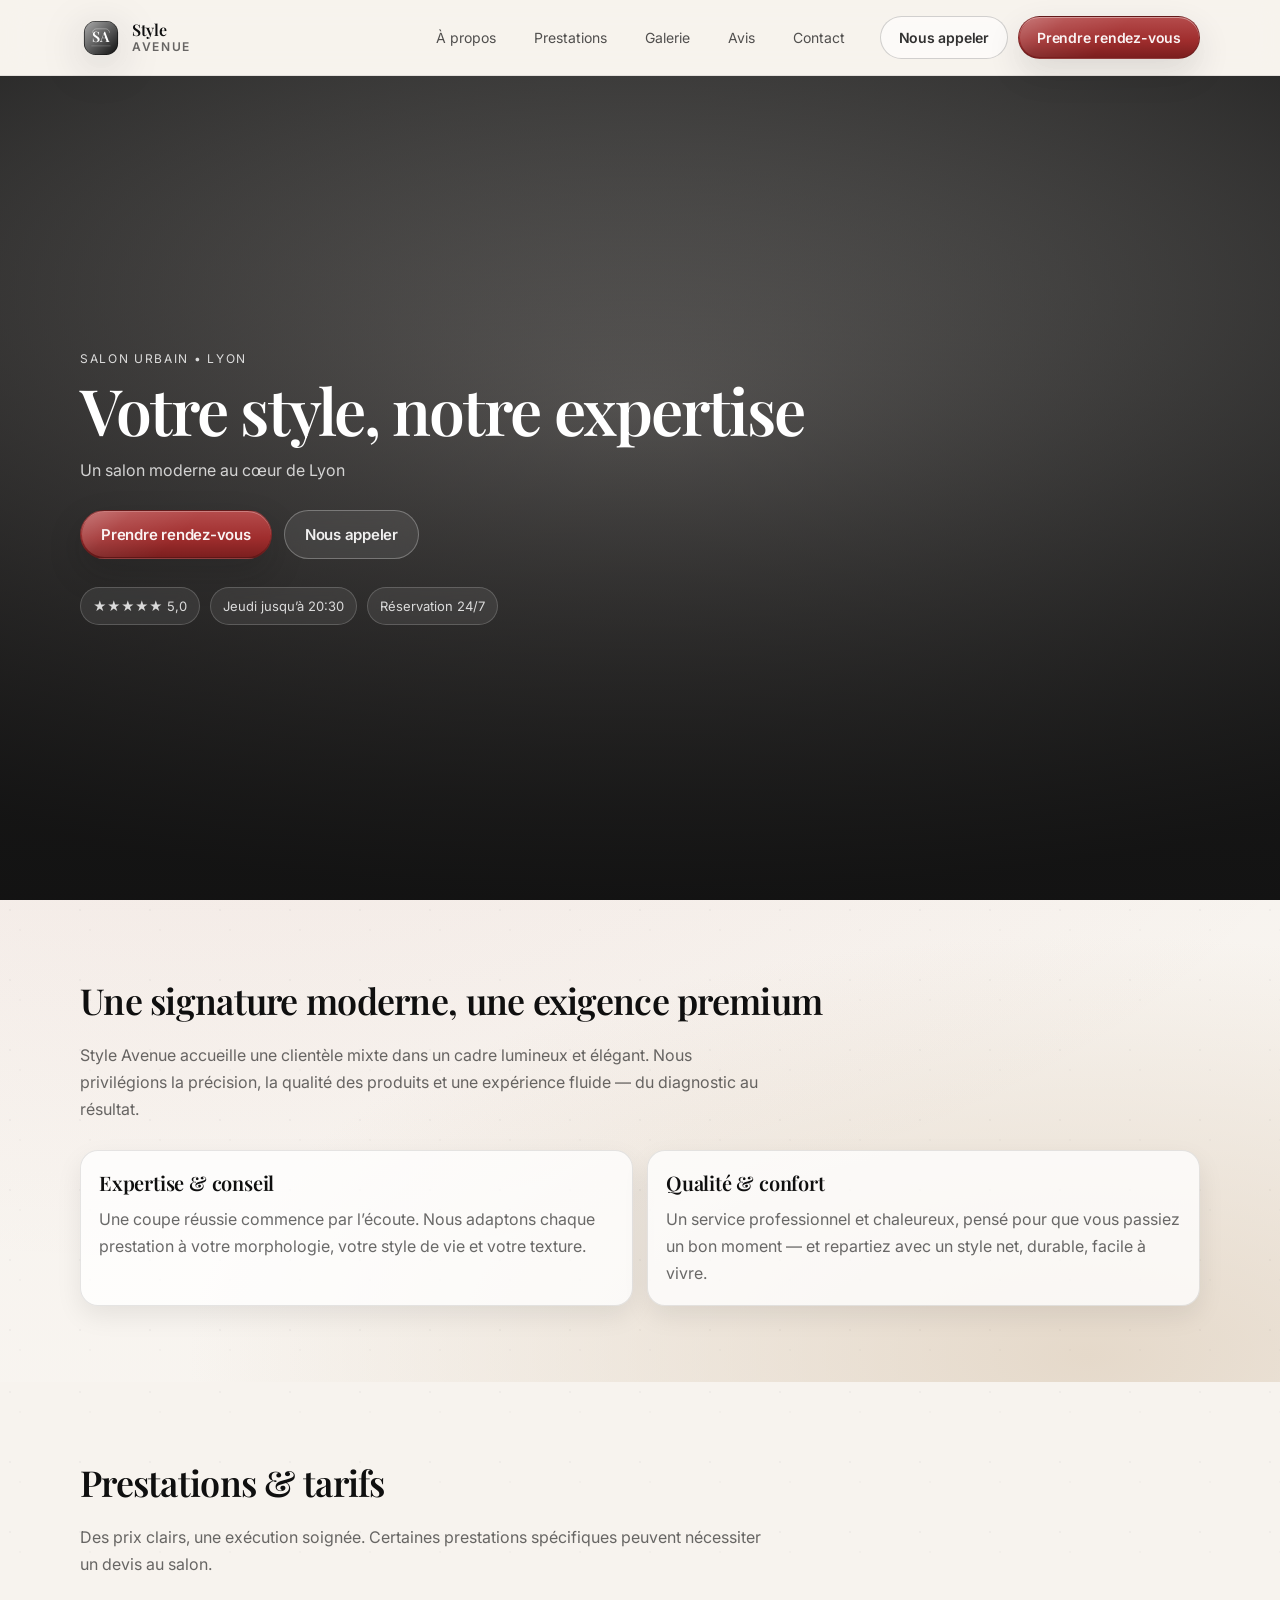
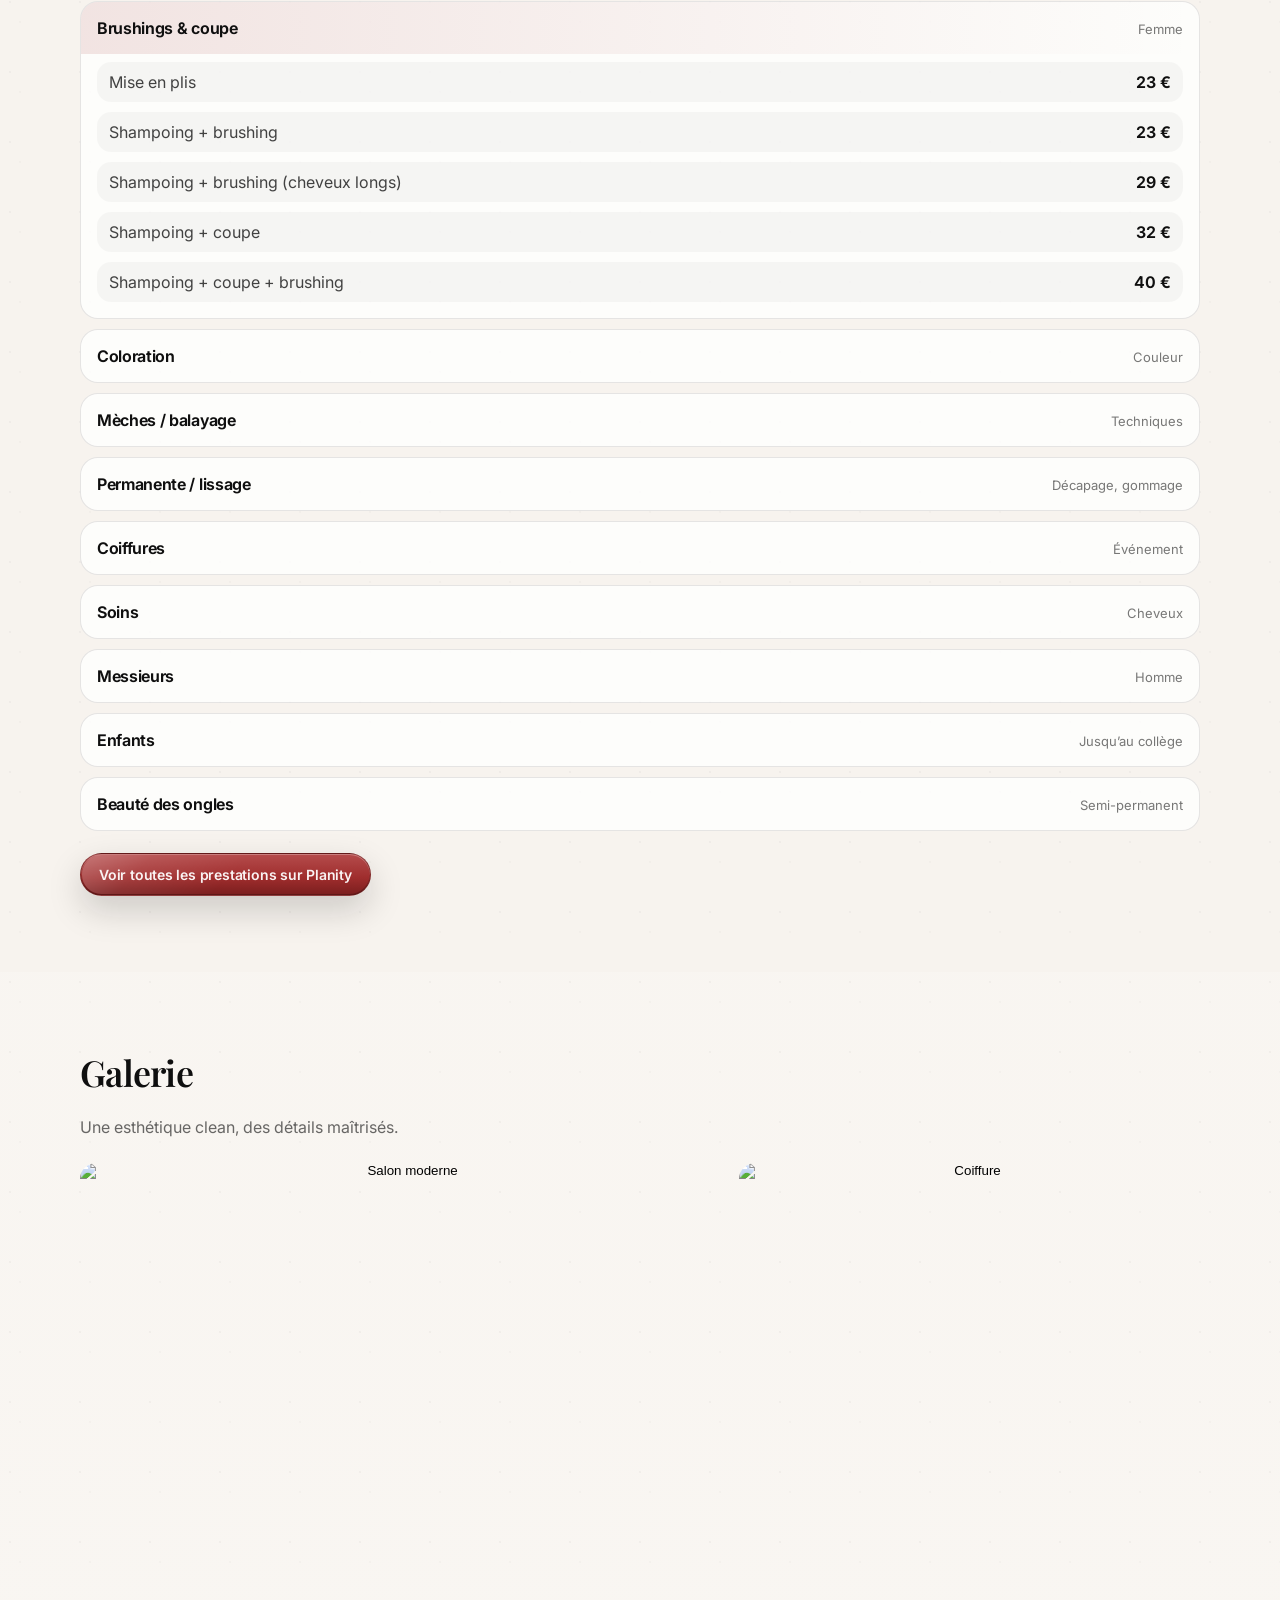
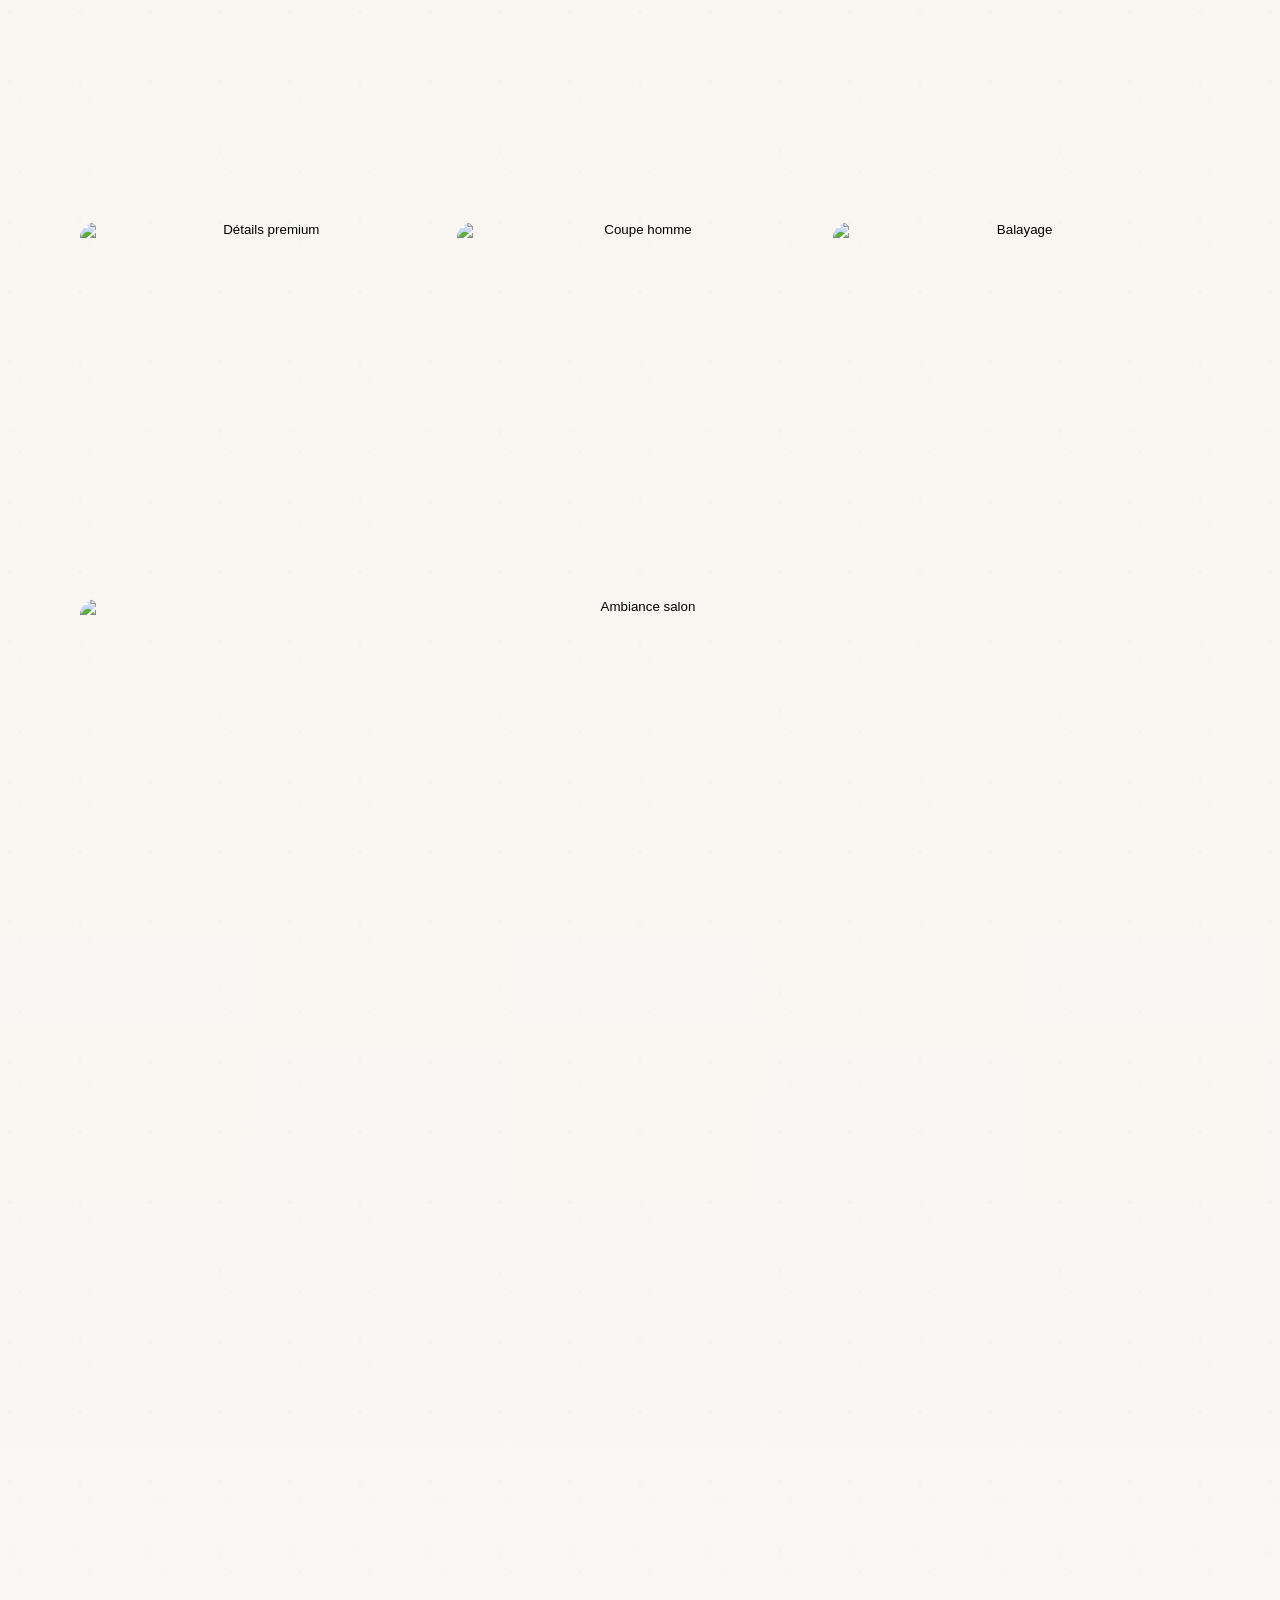
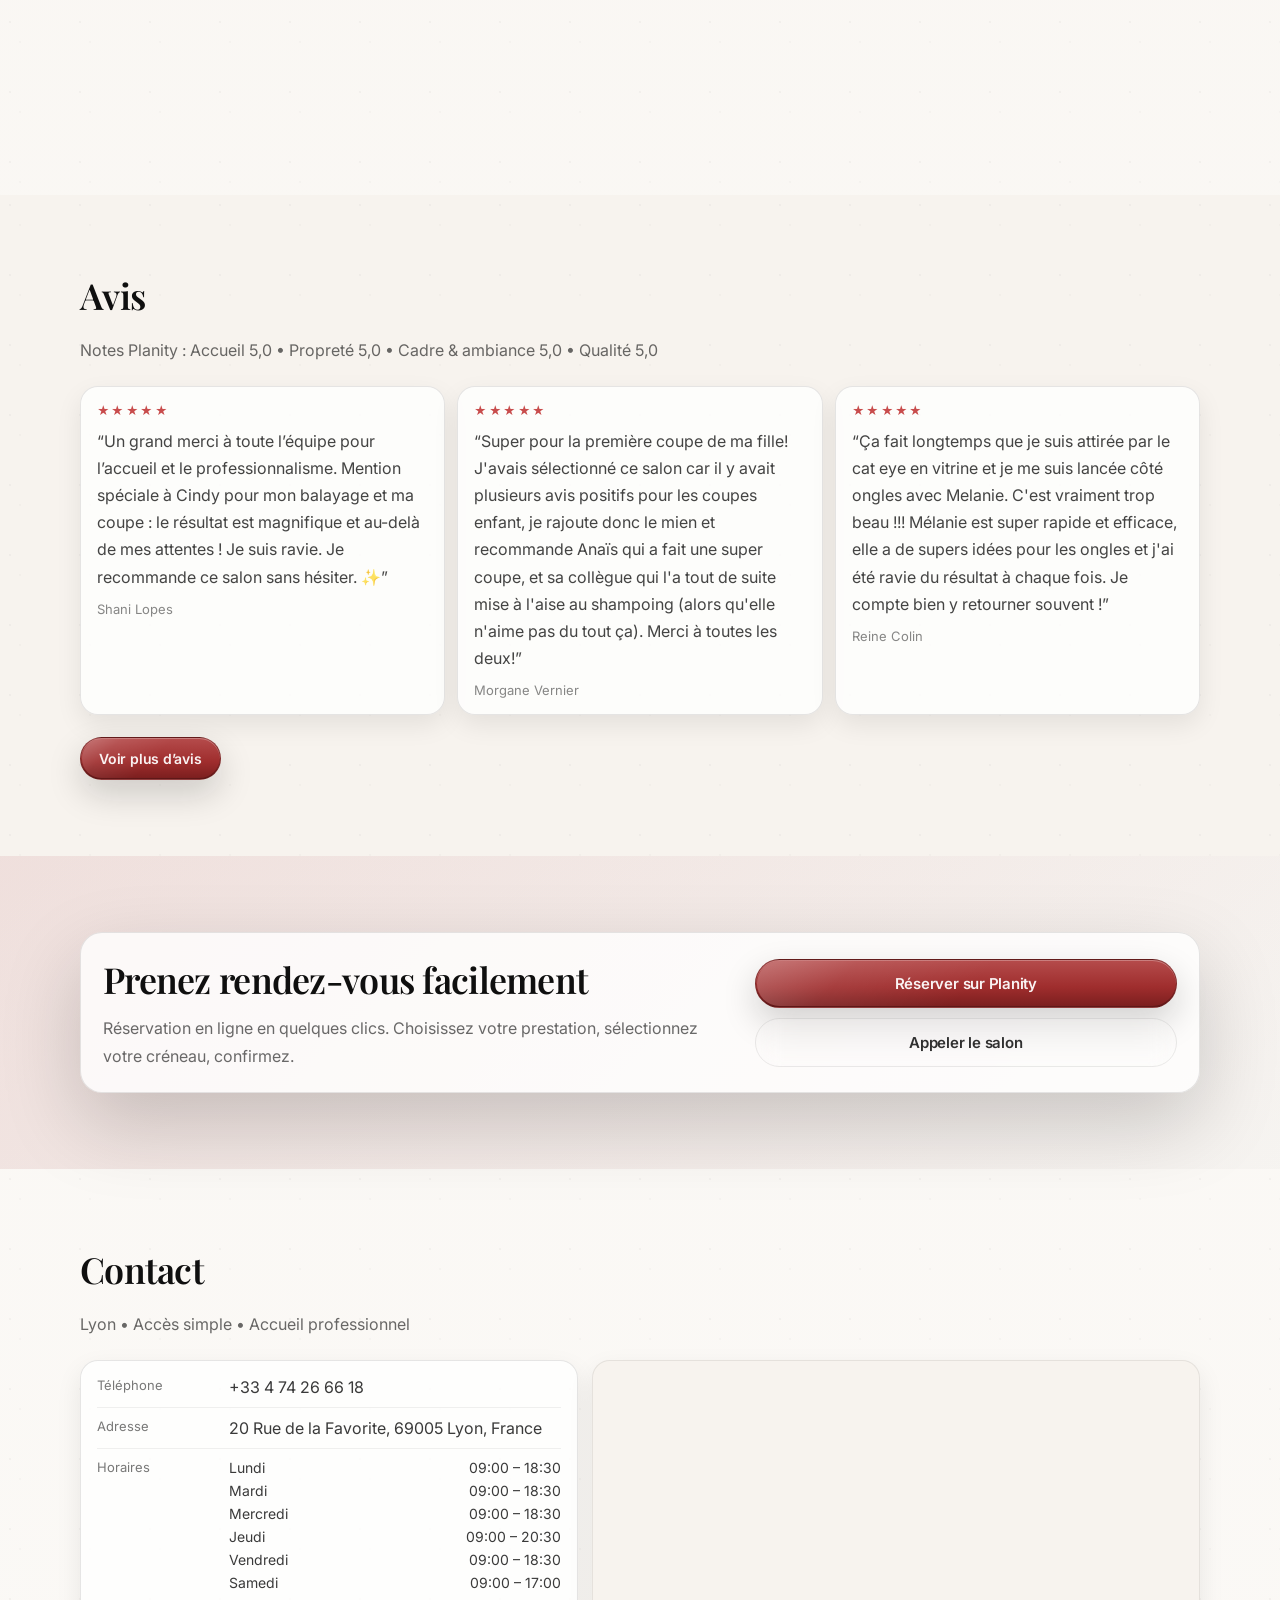
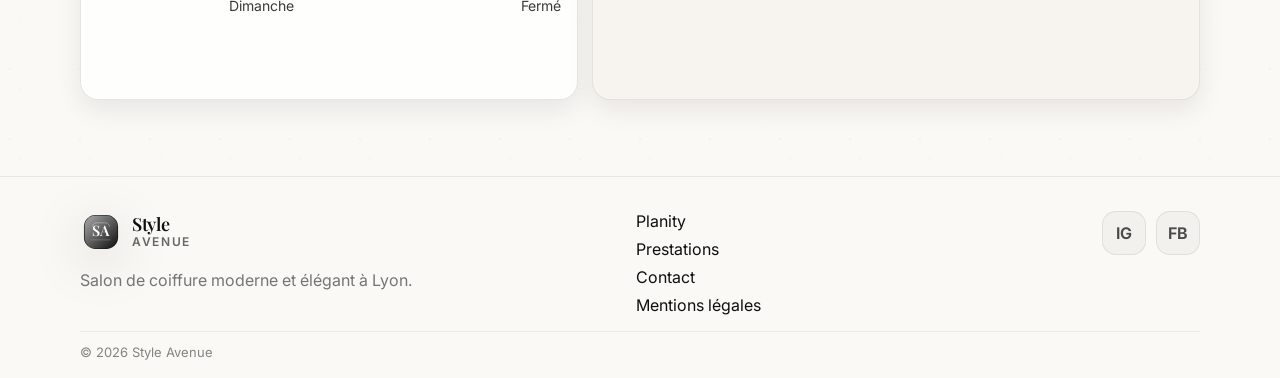
==== commit 4f927ae1: "Update salon address" ====
--- a/index.html
+++ b/index.html
@@ -404,7 +404,7 @@
               </div>
               <div class="contact__row">
                 <div class="k">Adresse</div>
-                <div class="v">[Adresse à compléter], 69005 Lyon</div>
+                <div class="v">20 Rue de la Favorite, 69005 Lyon, France</div>
               </div>
               <div class="contact__row">
                 <div class="k">Horaires</div>
@@ -427,7 +427,7 @@
                 title="Google Maps"
                 loading="lazy"
                 referrerpolicy="no-referrer-when-downgrade"
-                src="https://www.google.com/maps?q=Lyon%2069005&output=embed"
+                src="https://www.google.com/maps?q=20%20Rue%20de%20la%20Favorite%2C%2069005%20Lyon%2C%20France&output=embed"
               ></iframe>
             </div>
           </div>
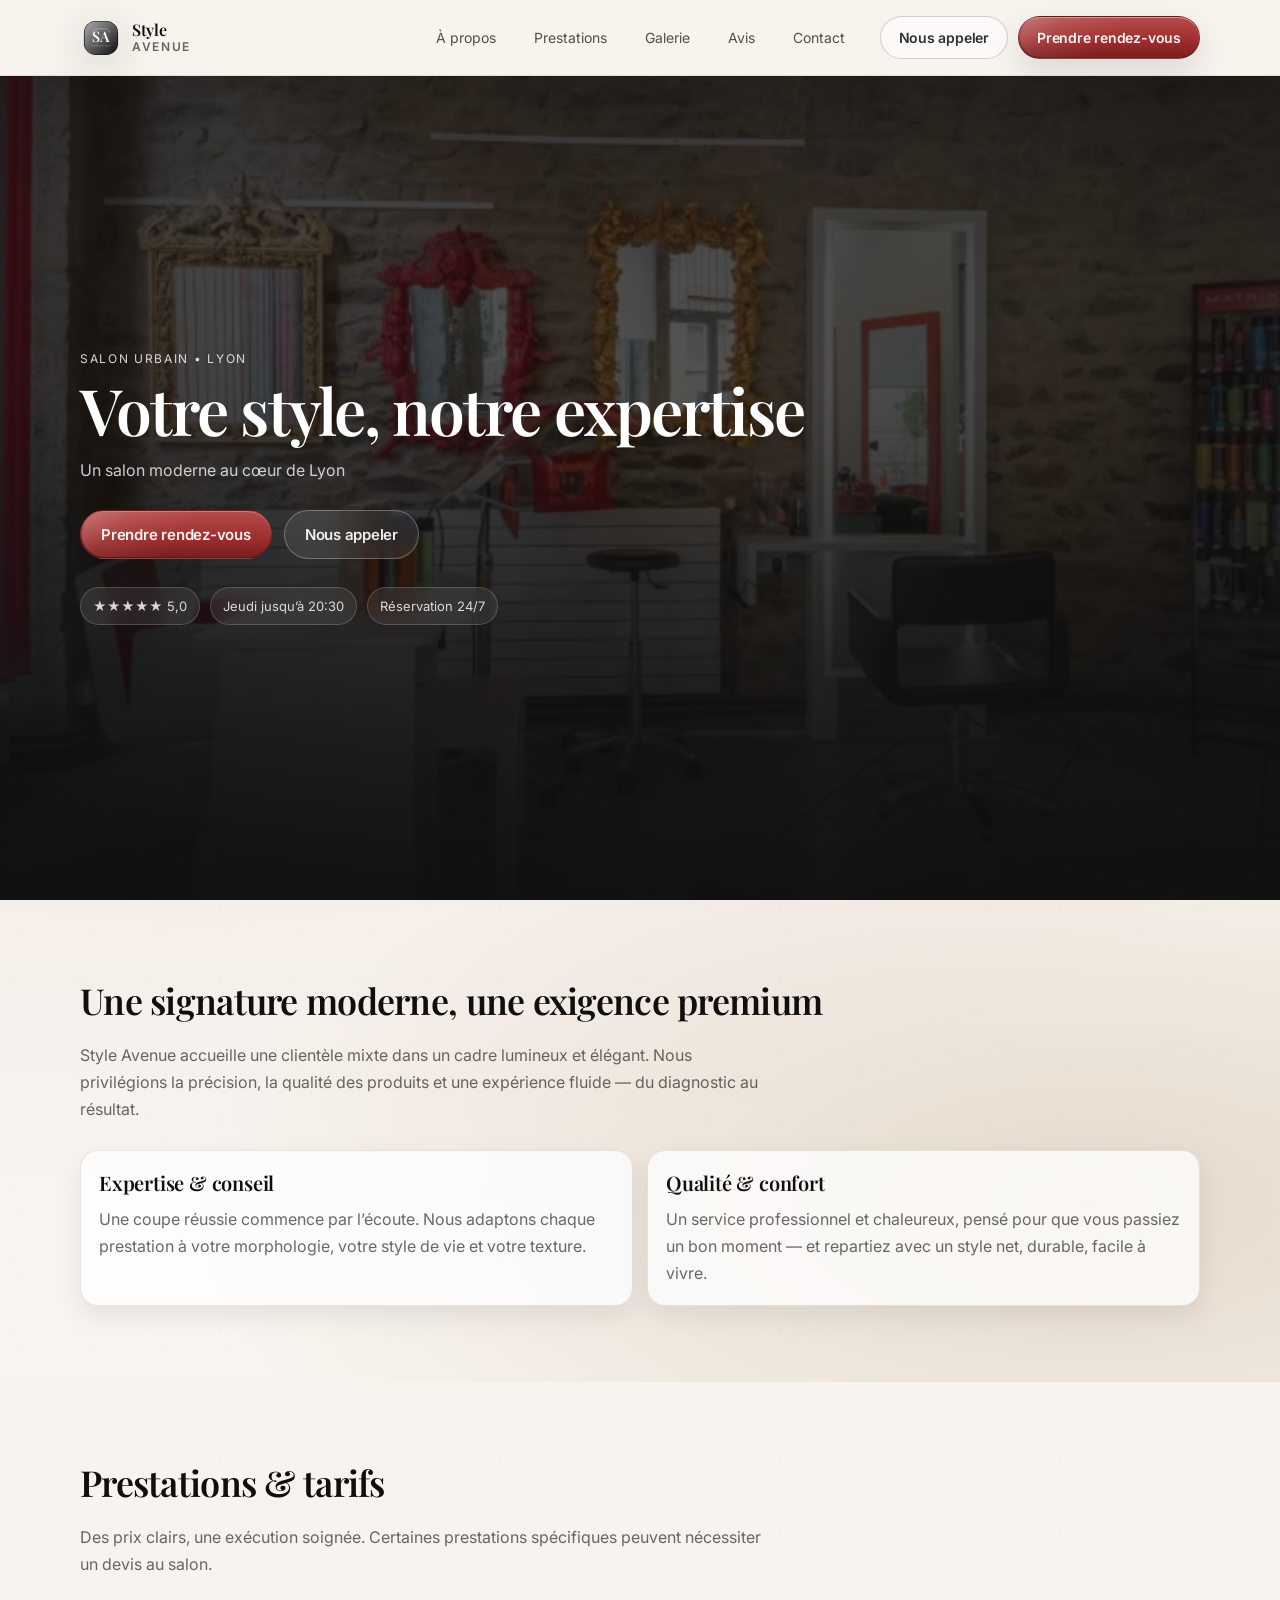
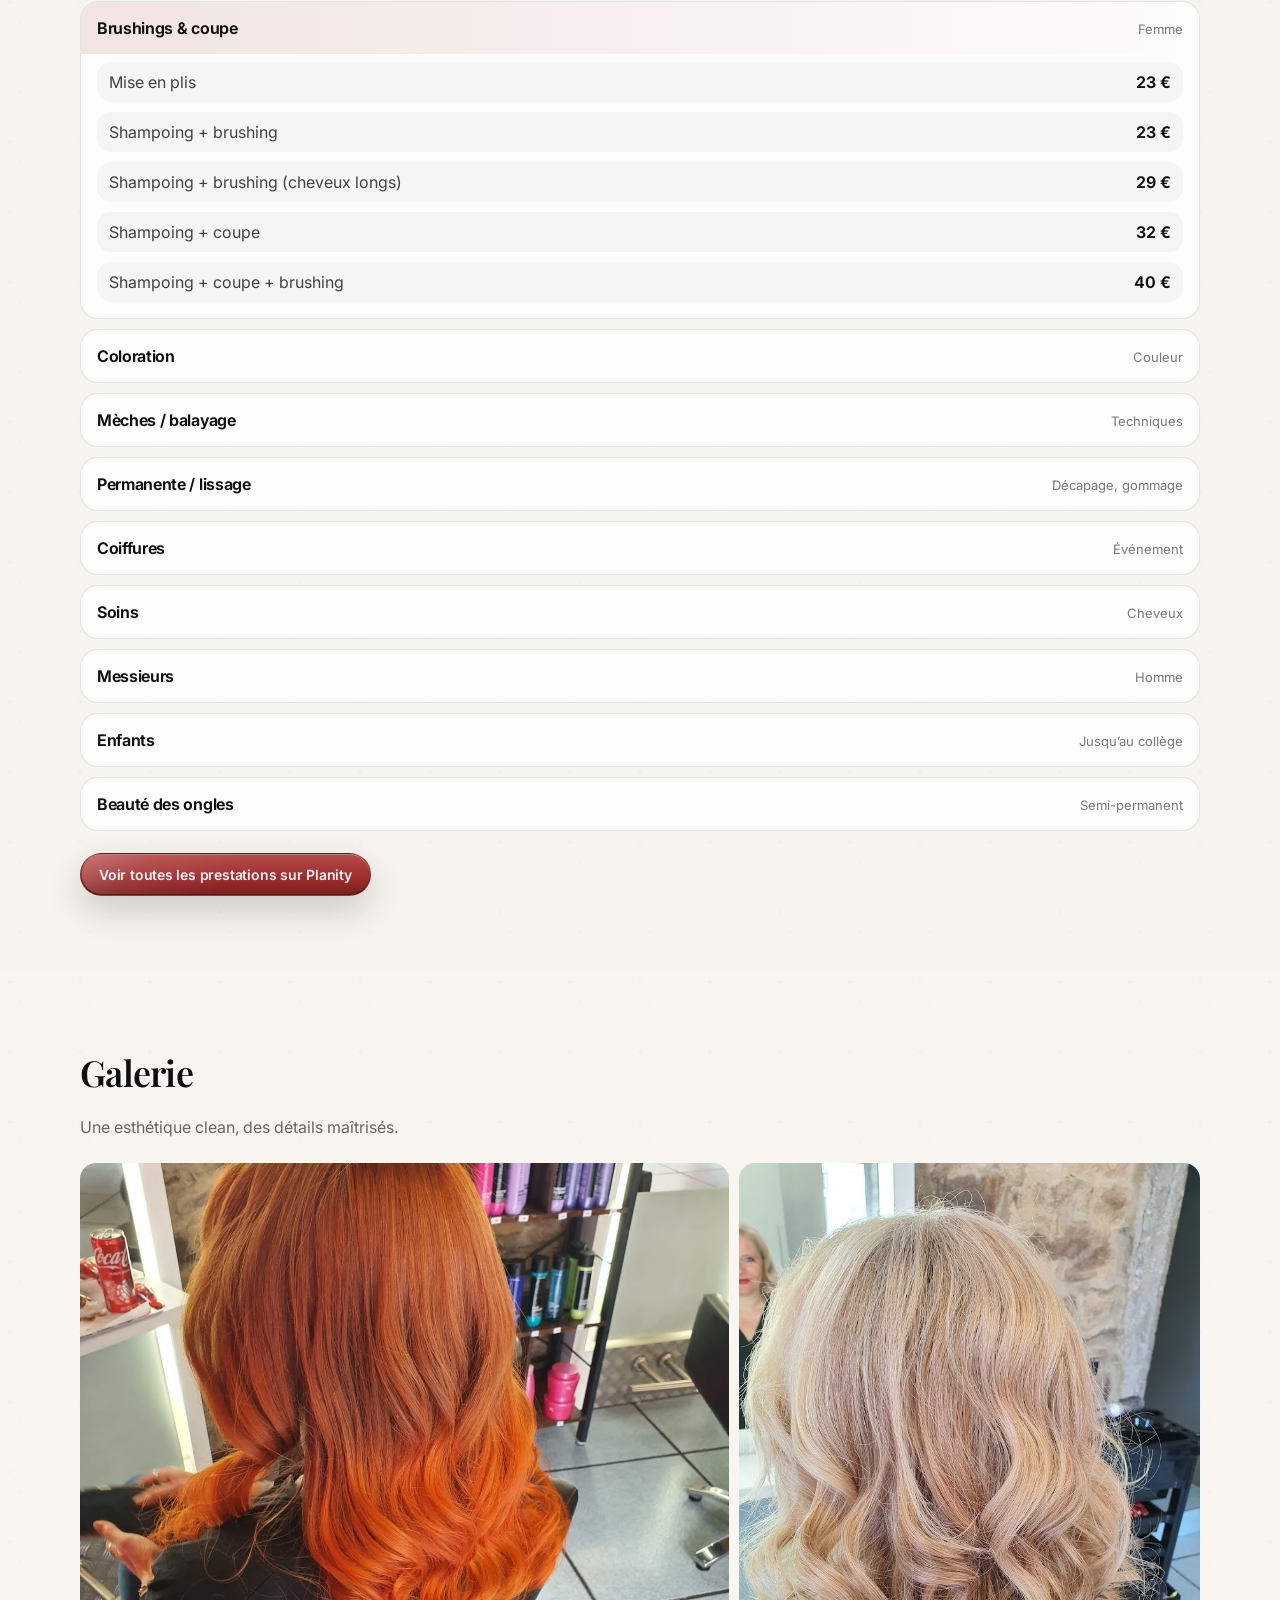
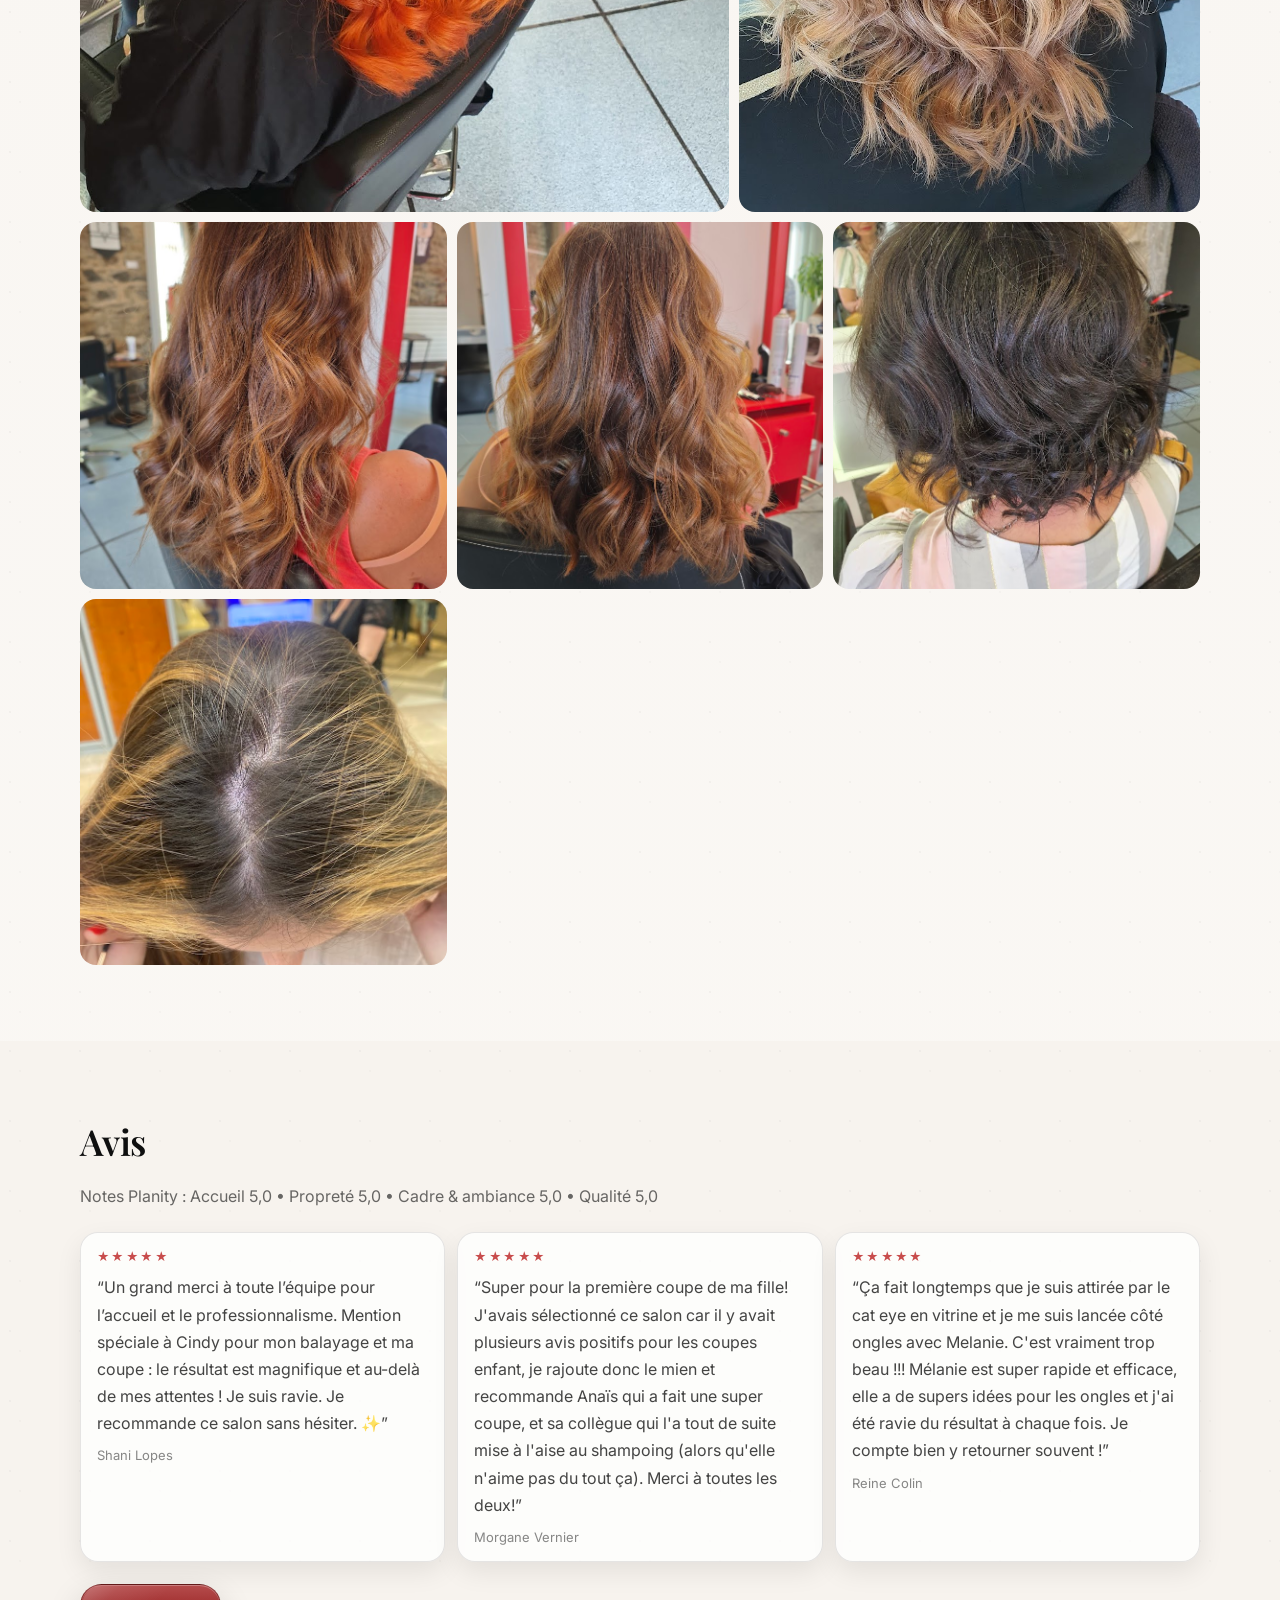
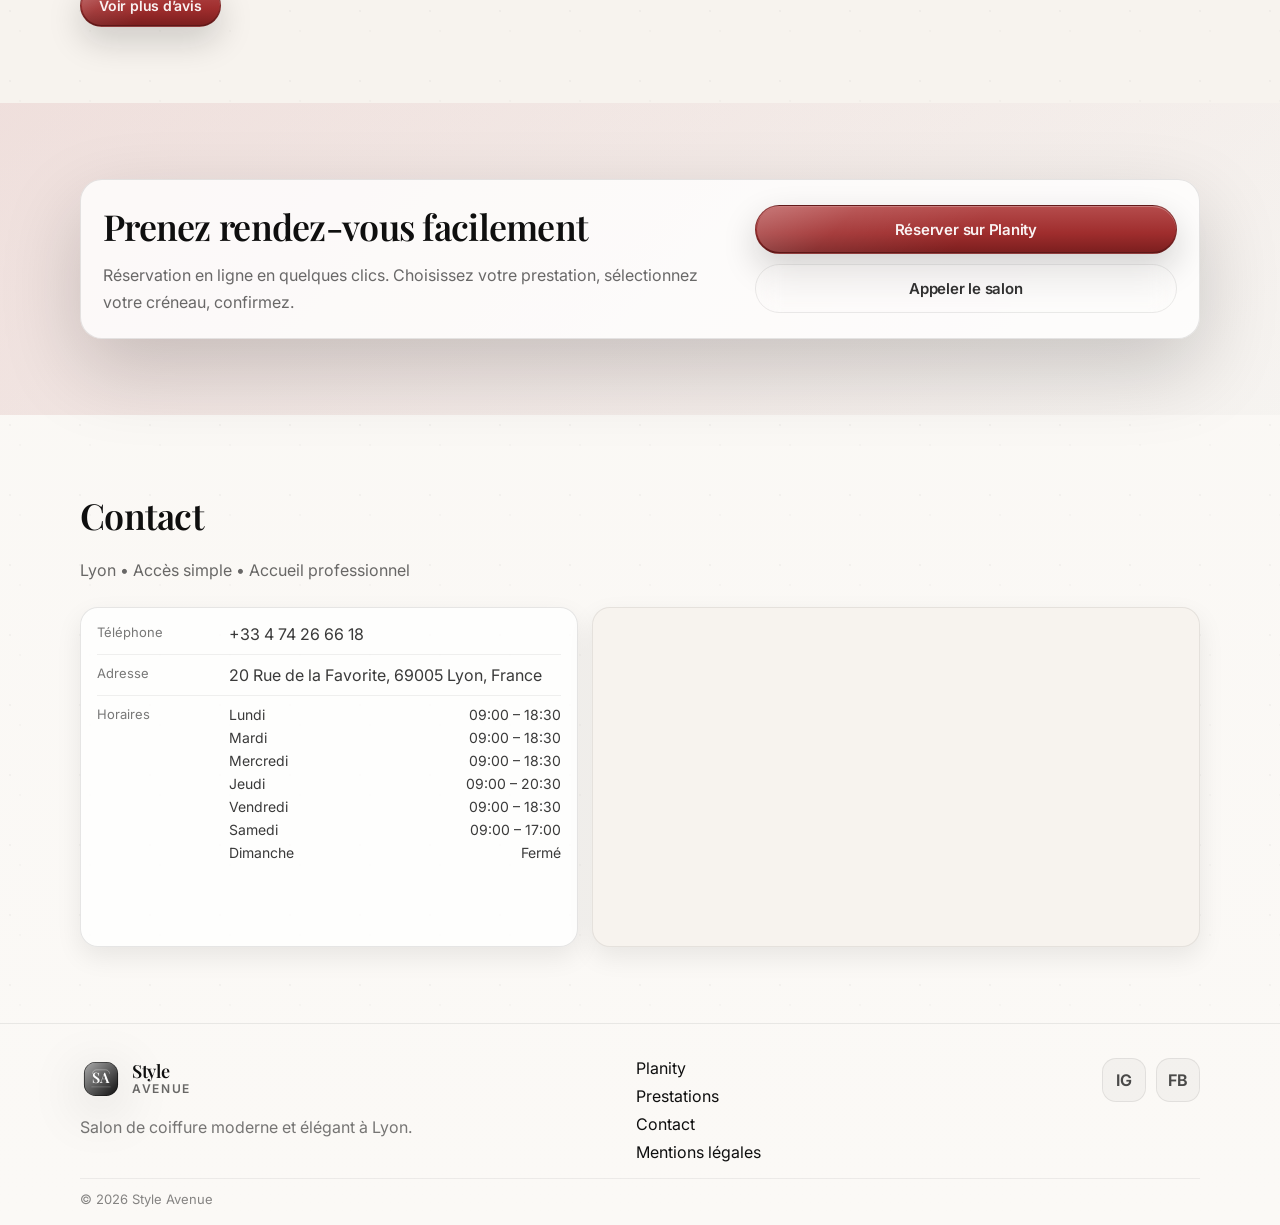
==== commit 7c1a2897: "Update gallery photos and hero image" ====
--- a/index.html
+++ b/index.html
@@ -310,23 +310,23 @@
           </div>
 
           <div class="gallery" data-reveal>
-            <button class="g" data-lightbox data-src="https://images.unsplash.com/photo-1522337360788-8b13dee7a37e?auto=format&fit=crop&w=1600&q=80" aria-label="Ouvrir la photo 1">
-              <img alt="Salon moderne" loading="lazy" src="https://images.unsplash.com/photo-1522337360788-8b13dee7a37e?auto=format&fit=crop&w=800&q=80" />
-            </button>
-            <button class="g" data-lightbox data-src="https://images.unsplash.com/photo-1526045478516-99145907023c?auto=format&fit=crop&w=1600&q=80" aria-label="Ouvrir la photo 2">
-              <img alt="Coiffure" loading="lazy" src="https://images.unsplash.com/photo-1526045478516-99145907023c?auto=format&fit=crop&w=800&q=80" />
-            </button>
-            <button class="g" data-lightbox data-src="https://images.unsplash.com/photo-1520975681971-5d9e1c1f5c6d?auto=format&fit=crop&w=1600&q=80" aria-label="Ouvrir la photo 3">
-              <img alt="Détails premium" loading="lazy" src="https://images.unsplash.com/photo-1520975681971-5d9e1c1f5c6d?auto=format&fit=crop&w=800&q=80" />
-            </button>
-            <button class="g" data-lightbox data-src="https://images.unsplash.com/photo-1527799820374-dcf8c8d1c282?auto=format&fit=crop&w=1600&q=80" aria-label="Ouvrir la photo 4">
-              <img alt="Coupe homme" loading="lazy" src="https://images.unsplash.com/photo-1527799820374-dcf8c8d1c282?auto=format&fit=crop&w=800&q=80" />
-            </button>
-            <button class="g" data-lightbox data-src="https://images.unsplash.com/photo-1487412912498-0447578fcca8?auto=format&fit=crop&w=1600&q=80" aria-label="Ouvrir la photo 5">
-              <img alt="Balayage" loading="lazy" src="https://images.unsplash.com/photo-1487412912498-0447578fcca8?auto=format&fit=crop&w=800&q=80" />
-            </button>
-            <button class="g" data-lightbox data-src="https://images.unsplash.com/photo-1521590832167-7bcbfaa6381f?auto=format&fit=crop&w=1600&q=80" aria-label="Ouvrir la photo 6">
-              <img alt="Ambiance salon" loading="lazy" src="https://images.unsplash.com/photo-1521590832167-7bcbfaa6381f?auto=format&fit=crop&w=800&q=80" />
+            <button class="g" data-lightbox data-src="photo/p.jpg" aria-label="Ouvrir la photo 1">
+              <img alt="Style Avenue - Photo 1" loading="lazy" src="photo/p.jpg" />
+            </button>
+            <button class="g" data-lightbox data-src="photo/p1.jpg" aria-label="Ouvrir la photo 2">
+              <img alt="Style Avenue - Photo 2" loading="lazy" src="photo/p1.jpg" />
+            </button>
+            <button class="g" data-lightbox data-src="photo/P2.jpg" aria-label="Ouvrir la photo 3">
+              <img alt="Style Avenue - Photo 3" loading="lazy" src="photo/P2.jpg" />
+            </button>
+            <button class="g" data-lightbox data-src="photo/P3.jpg" aria-label="Ouvrir la photo 4">
+              <img alt="Style Avenue - Photo 4" loading="lazy" src="photo/P3.jpg" />
+            </button>
+            <button class="g" data-lightbox data-src="photo/P4.jpg" aria-label="Ouvrir la photo 5">
+              <img alt="Style Avenue - Photo 5" loading="lazy" src="photo/P4.jpg" />
+            </button>
+            <button class="g" data-lightbox data-src="photo/P5.jpg" aria-label="Ouvrir la photo 6">
+              <img alt="Style Avenue - Photo 6" loading="lazy" src="photo/P5.jpg" />
             </button>
           </div>
         </div>
--- a/salon.css
+++ b/salon.css
@@ -394,7 +394,7 @@
 .hero__media {
   position: absolute;
   inset: 0;
-  background-image: url("https://images.unsplash.com/photo-1522337360788-8b13dee7a37e?auto=format&fit=crop&w=2400&q=80");
+  background-image: url("photo/sl.png");
   background-size: cover;
   background-position: center;
   transform: scale(1.04);
@@ -634,7 +634,7 @@
 }
 
 .g:nth-child(6) {
-  grid-column: span 12;
+  grid-column: span 4;
 }
 
 .reviews {
@@ -903,6 +903,14 @@
     grid-template-columns: 1fr;
   }
 
+  .gallery {
+    grid-template-columns: repeat(2, minmax(0, 1fr));
+  }
+
+  .g {
+    grid-column: auto !important;
+  }
+
   .reviews {
     grid-template-columns: 1fr;
   }
